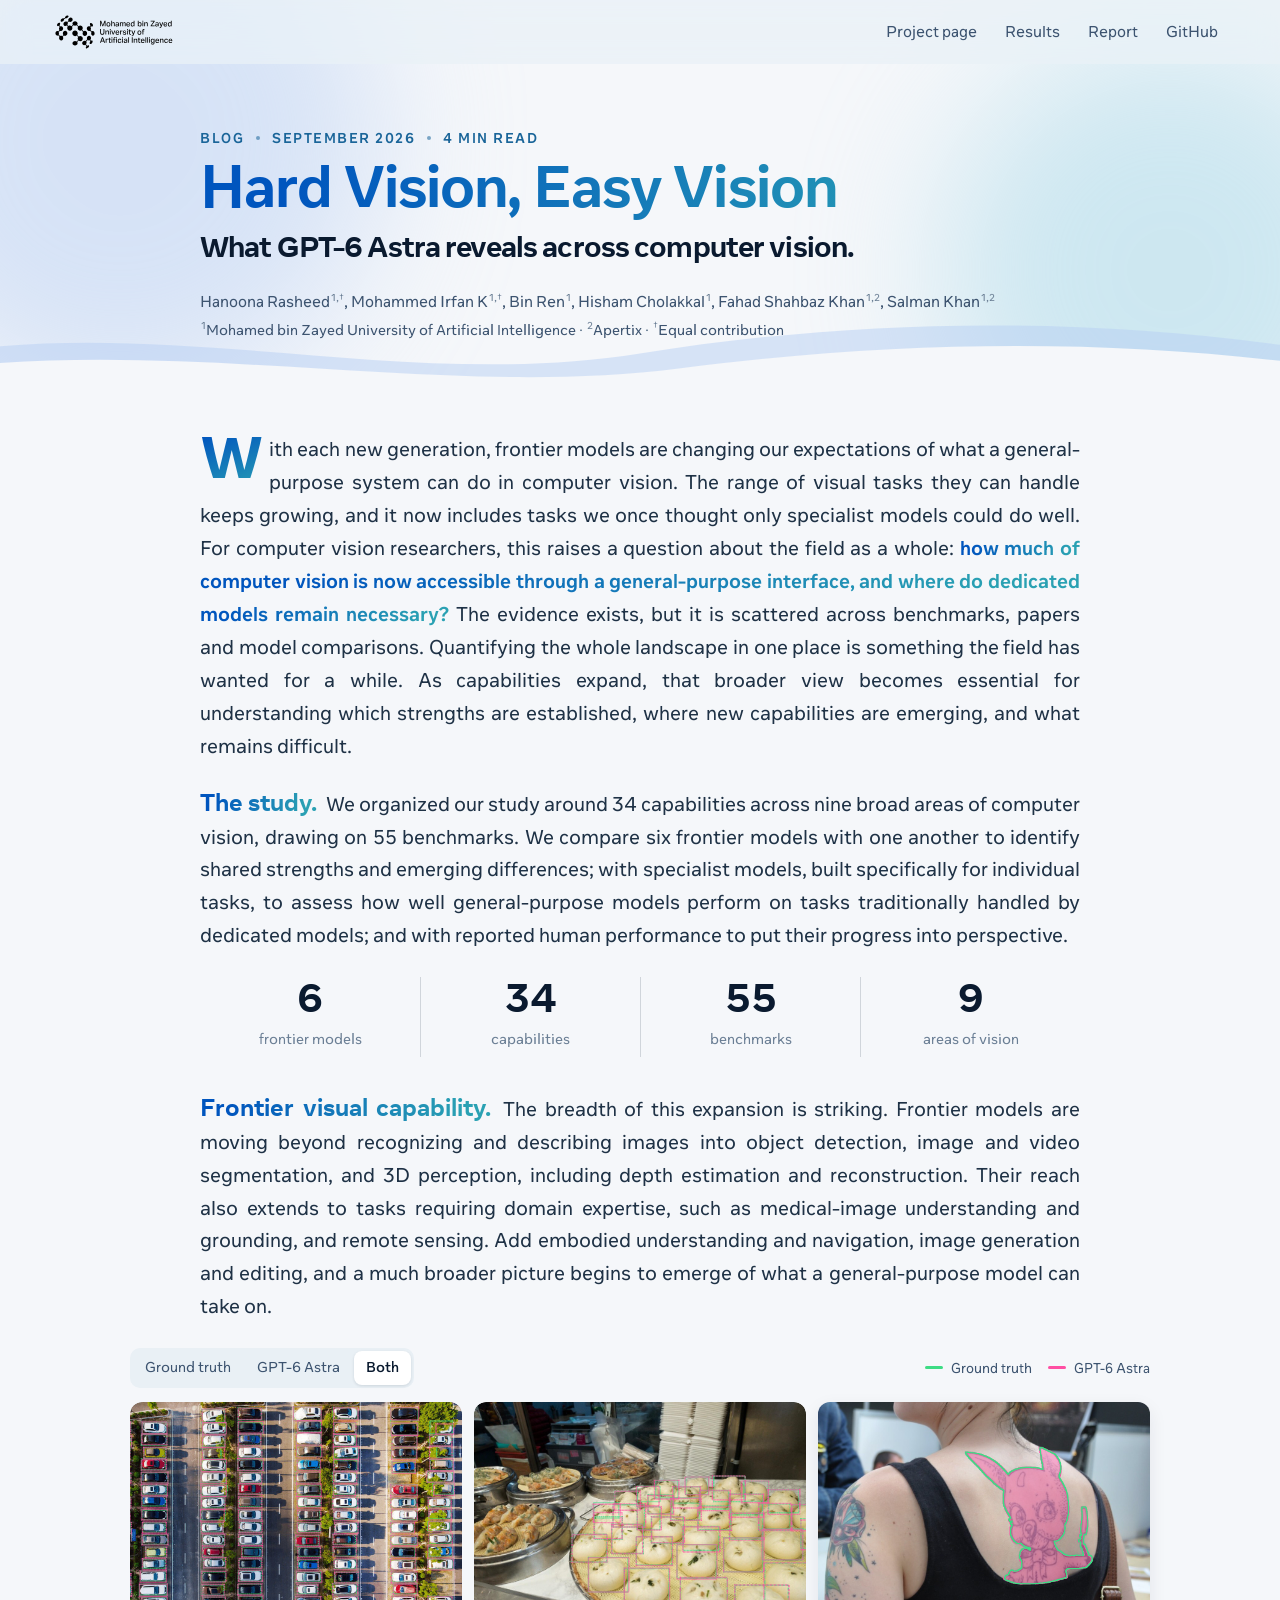
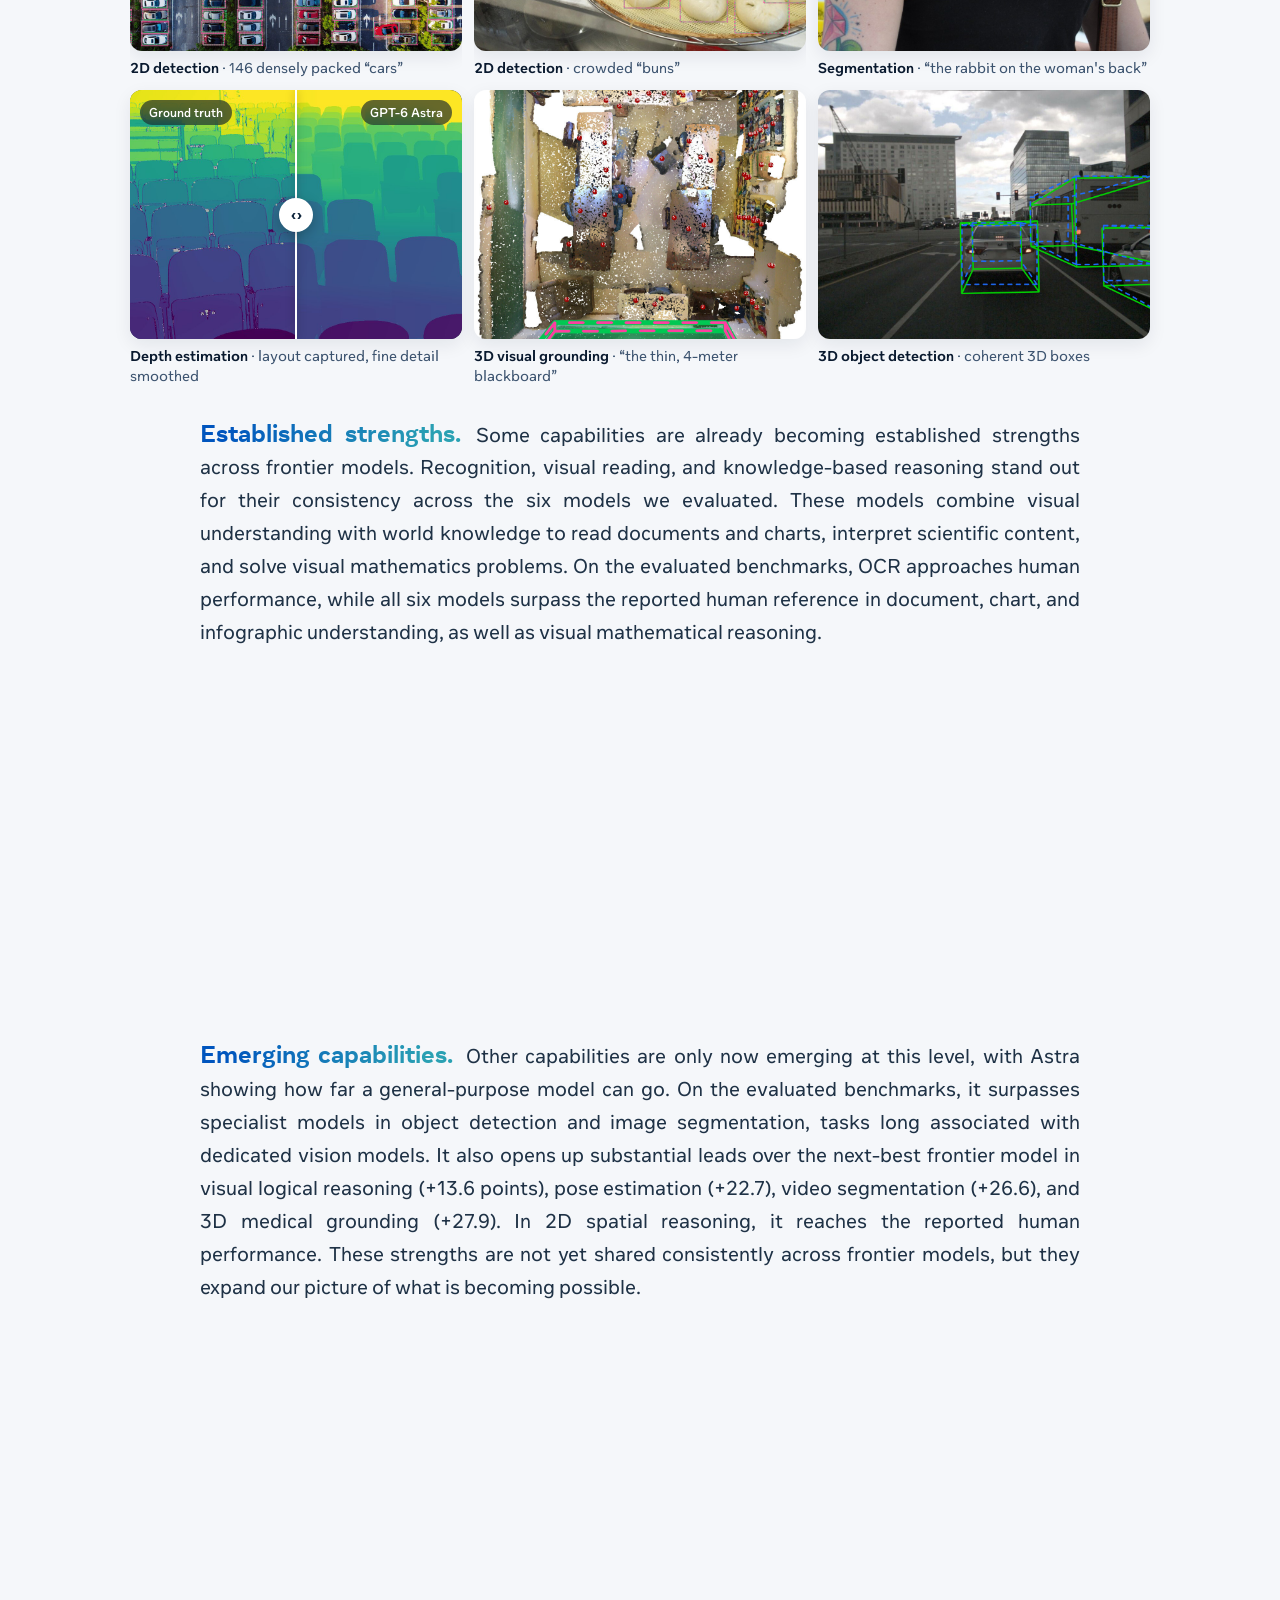
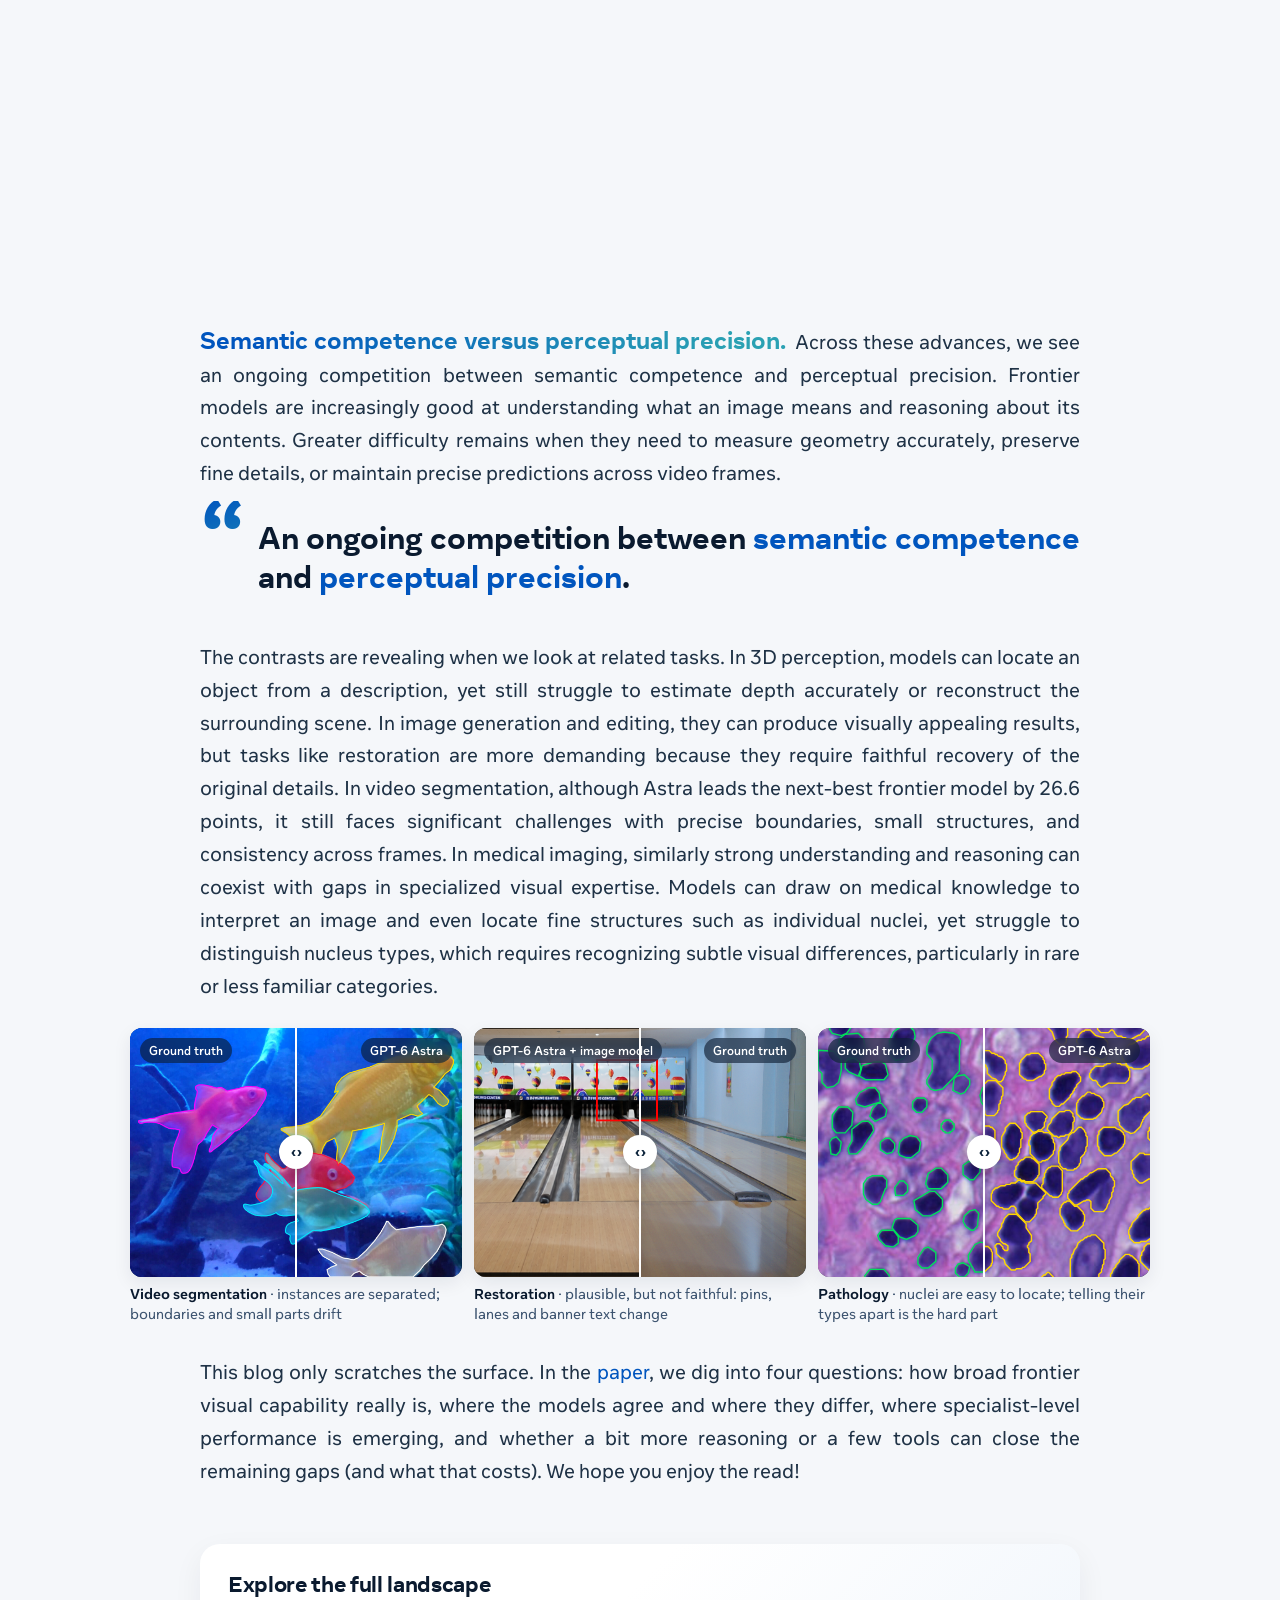
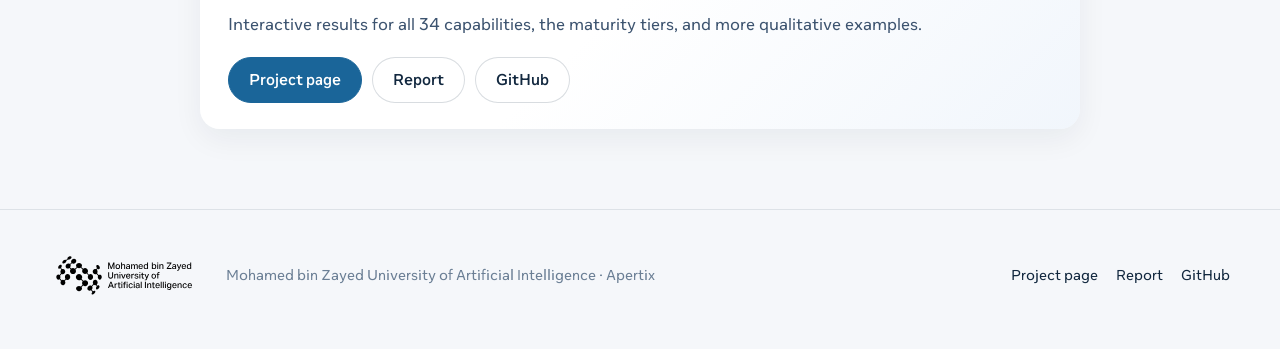
==== blog/index.html @ d37c1374 "Add project page" ====
<!doctype html>
<html lang="en">
<head>
  <meta charset="utf-8">
  <meta name="viewport" content="width=device-width, initial-scale=1">
  <meta name="theme-color" content="#f5f7fa">
  <meta name="description" content="How much of computer vision is now accessible through a general-purpose interface, and where do dedicated models remain necessary?">
  <title>Hard Vision, Easy Vision · Blog</title>
  <link rel="preload" href="../assets/fonts/optimistic-variable.ttf" as="font" type="font/ttf" crossorigin>
  <link rel="stylesheet" href="../css/style.css">
  <link rel="stylesheet" href="../css/blog.css">
  <script defer src="../js/data.js"></script>
  <script defer src="../js/boxes.js"></script>
  <script defer src="../js/blog.js"></script>
</head>
<body class="blog">
  <header class="site-header" data-header>
    <div class="nav-wrap">
      <a class="brand" href="../" aria-label="Back to the project page">
        <img src="../assets/brand/mbzuai.svg" alt="MBZUAI">
      </a>
      <nav class="site-nav" aria-label="Links">
        <a href="../">Project page</a>
        <a href="../#results">Results</a>
        <a href="#">Report</a>
        <a href="https://github.com/mbzuai-oryx/frontier-vision" target="_blank" rel="noopener">GitHub</a>
      </nav>
    </div>
  </header>

  <main id="top">
    <header class="post-hero">
      <div class="hero-bg" aria-hidden="true">
        <span class="blob b1"></span><span class="blob b2"></span>
        <svg class="waves" viewBox="0 0 1440 160" preserveAspectRatio="none">
          <path class="w1" d="M0 90 C 240 40 480 140 720 90 S 1200 40 1440 90 V160 H0Z"/>
          <path class="w2" d="M0 110 C 260 70 520 150 760 110 S 1220 70 1440 110 V160 H0Z"/>
        </svg>
      </div>
      <div class="post-shell">
        <p class="eyebrow-row reveal"><span>Blog</span><span class="sep"></span><span>September 2026</span><span class="sep"></span><span>4 min read</span></p>
        <h1 class="post-title reveal">
          <span class="grad title-lead">Hard Vision, Easy Vision</span>
          <span class="post-sub">What GPT-6 Astra reveals across computer vision.</span>
        </h1>
        <p class="post-meta reveal">
          <span class="authors-line"><span class="nm">Hanoona Rasheed<sup>1,†</sup></span>, <span class="nm">Mohammed Irfan K<sup>1,†</sup></span>, <span class="nm">Bin Ren<sup>1</sup></span>, <span class="nm">Hisham Cholakkal<sup>1</sup></span>, <span class="nm">Fahad Shahbaz Khan<sup>1,2</sup></span>, <span class="nm">Salman Khan<sup>1,2</sup></span></span>
          <span class="affil-line"><span class="nm"><sup>1</sup>Mohamed bin Zayed University of Artificial Intelligence</span><span class="sep"> · </span><span class="nm"><sup>2</sup>Apertix</span><span class="sep"> · </span><span class="nm"><sup>†</sup>Equal contribution</span></span>
        </p>
      </div>
    </header>

    <article class="post">
      <div class="post-shell">
        <p class="lead-p">With each new generation, frontier models are changing our expectations of what a general-purpose system can do in computer vision. The range of visual tasks they can handle keeps growing, and it now includes tasks we once thought only specialist models could do well. For computer vision researchers, this raises a question about the field as a whole: <strong class="grad key-q">how much of computer vision is now accessible through a general-purpose interface, and where do dedicated models remain necessary?</strong> The evidence exists, but it is scattered across benchmarks, papers and model comparisons. Quantifying the whole landscape in one place is something the field has wanted for a while. As capabilities expand, that broader view becomes essential for understanding which strengths are established, where new capabilities are emerging, and what remains difficult.</p>

        <p><strong class="grad run-in">The study.</strong> We organized our study around 34 capabilities across nine broad areas of computer vision, drawing on 55 benchmarks. We compare six frontier models with one another to identify shared strengths and emerging differences; with specialist models, built specifically for individual tasks, to assess how well general-purpose models perform on tasks traditionally handled by dedicated models; and with reported human performance to put their progress into perspective.</p>

        <dl class="post-stats reveal">
          <div><dt>6</dt><dd>frontier models</dd></div>
          <div><dt>34</dt><dd>capabilities</dd></div>
          <div><dt>55</dt><dd>benchmarks</dd></div>
          <div><dt>9</dt><dd>areas of vision</dd></div>
        </dl>

        <p><strong class="grad run-in">Frontier visual capability.</strong> The breadth of this expansion is striking. Frontier models are moving beyond recognizing and describing images into object detection, image and video segmentation, and 3D perception, including depth estimation and reconstruction. Their reach also extends to tasks requiring domain expertise, such as medical-image understanding and grounding, and remote sensing. Add embodied understanding and navigation, image generation and editing, and a much broader picture begins to emerge of what a general-purpose model can take on.</p>
      </div>

      <div class="post-shell fig-wide">
        <figure class="fig fig-plain reveal" data-fig="boxes">
          <div class="fig-head">
            <div class="fig-controls">
              <div class="seg" data-box-mode>
                <button type="button" data-mode="gt">Ground truth</button>
                <button type="button" data-mode="pred">GPT-6 Astra</button>
                <button type="button" data-mode="both" aria-pressed="true">Both</button>
              </div>
              <div class="key"><span class="sw sw-gt"></span>Ground truth <span class="sw sw-pred"></span>GPT-6 Astra</div>
            </div>
          </div>
          <div class="grid3" data-mode-show="both">
            <figure class="boxfig" data-boxes="det_parking">
              <img src="../assets/gallery/det_parking.jpg" alt="Aerial view of a parking lot with detection boxes on every car">
              <figcaption><b>2D detection</b> · 146 densely packed “cars”</figcaption>
            </figure>
            <figure class="boxfig" data-boxes="det_buns">
              <img src="../assets/gallery/det_buns.jpg" alt="Tray of steamed buns with detection boxes">
              <figcaption><b>2D detection</b> · crowded “buns”</figcaption>
            </figure>
            <figure class="maskfig">
              <div class="mask-stack">
                <img src="../assets/gallery/seg_rabbit.jpg" alt="Rabbit tattoo on a woman's back">
                <img class="mask gt" src="../assets/gallery/seg_rabbit_gt.png" alt="">
                <img class="mask pred" src="../assets/gallery/seg_rabbit_pred.png" alt="">
                <img class="mask gt-edge" src="../assets/gallery/seg_rabbit_gt_edge.png" alt="">
              </div>
              <figcaption><b>Segmentation</b> · “the rabbit on the woman's back”</figcaption>
            </figure>
          </div>
          <div class="grid3 grid3-row2">
            <figure>
              <div class="compare d43" data-compare>
                <img src="../assets/gallery/depth_pred.jpg" alt="Predicted depth map">
                <div class="c-top"><img src="../assets/gallery/depth_gt.jpg" alt="Ground-truth depth map"></div>
                <span class="c-tag l">Ground truth</span><span class="c-tag r">GPT-6 Astra</span>
                <input class="c-range" type="range" min="0" max="100" value="50" aria-label="Compare ground-truth and predicted depth">
                <span class="c-handle" aria-hidden="true"></span>
              </div>
              <figcaption><b>Depth estimation</b> · layout captured, fine detail smoothed</figcaption>
            </figure>
            <figure><img class="d43" src="../assets/gallery/ground3d.jpg" alt="3D visual grounding of a blackboard in a point cloud"><figcaption><b>3D visual grounding</b> · “the thin, 4-meter blackboard”</figcaption></figure>
            <figure><img class="d43" src="../assets/gallery/det3d.jpg" alt="3D bounding boxes on a street scene"><figcaption><b>3D object detection</b> · coherent 3D boxes</figcaption></figure>
          </div>
        </figure>
      </div>

      <div class="post-shell">
        <p><strong class="grad run-in">Established strengths.</strong> Some capabilities are already becoming established strengths across frontier models. Recognition, visual reading, and knowledge-based reasoning stand out for their consistency across the six models we evaluated. These models combine visual understanding with world knowledge to read documents and charts, interpret scientific content, and solve visual mathematics problems. On the evaluated benchmarks, OCR approaches human performance, while all six models surpass the reported human reference in document, chart, and infographic understanding, as well as visual mathematical reasoning.</p>

        <figure class="fig reveal" data-fig="established">
          <div class="fig-head">
            <div>
              <div class="fig-title">Consistent across all six models</div>
              <div class="fig-sub">Scores of the six frontier models, with the reported human and specialist references as dashed lines.</div>
            </div>
            <div class="legend"><span><i style="background:#0055be"></i>GPT-6 Astra</span><span><i style="background:#b9c5d1"></i>Other five models</span><span><i class="dash" style="--c:var(--ref-H)"></i>Human</span><span><i class="dash" style="--c:var(--ref-S)"></i>Specialist</span></div>
          </div>
          <div class="bpanels cols-5" data-bars="established"></div>
        </figure>

        <p><strong class="grad run-in">Emerging capabilities.</strong> Other capabilities are only now emerging at this level, with Astra showing how far a general-purpose model can go. On the evaluated benchmarks, it surpasses specialist models in object detection and image segmentation, tasks long associated with dedicated vision models. It also opens up substantial leads over the next-best frontier model in visual logical reasoning (+13.6 points), pose estimation (+22.7), video segmentation (+26.6), and 3D medical grounding (+27.9). In 2D spatial reasoning, it reaches the reported human performance. These strengths are not yet shared consistently across frontier models, but they expand our picture of what is becoming possible.</p>

        <figure class="fig reveal" data-fig="emerging">
          <div class="fig-head">
            <div>
              <div class="fig-title">Strong in one model, not yet across the frontier</div>
              <div class="fig-sub">Scores of the six frontier models against the specialist or human reference.</div>
            </div>
            <div class="legend"><span><i style="background:#0055be"></i>GPT-6 Astra</span><span><i style="background:#b9c5d1"></i>Other five models</span><span><i class="dash" style="--c:var(--ref-S)"></i>Specialist</span><span><i class="dash" style="--c:var(--ref-H)"></i>Human</span></div>
          </div>
          <div class="bpanels cols-4" data-bars="emerging"></div>
        </figure>

        <p><strong class="grad run-in">Semantic competence versus perceptual precision.</strong> Across these advances, we see an ongoing competition between semantic competence and perceptual precision. Frontier models are increasingly good at understanding what an image means and reasoning about its contents. Greater difficulty remains when they need to measure geometry accurately, preserve fine details, or maintain precise predictions across video frames.</p>

        <blockquote class="pull reveal">An ongoing competition between <em>semantic competence</em> and <em>perceptual precision</em>.</blockquote>

        <p>The contrasts are revealing when we look at related tasks. In 3D perception, models can locate an object from a description, yet still struggle to estimate depth accurately or reconstruct the surrounding scene. In image generation and editing, they can produce visually appealing results, but tasks like restoration are more demanding because they require faithful recovery of the original details. In video segmentation, although Astra leads the next-best frontier model by 26.6 points, it still faces significant challenges with precise boundaries, small structures, and consistency across frames. In medical imaging, similarly strong understanding and reasoning can coexist with gaps in specialized visual expertise. Models can draw on medical knowledge to interpret an image and even locate fine structures such as individual nuclei, yet struggle to distinguish nucleus types, which requires recognizing subtle visual differences, particularly in rare or less familiar categories.</p>
      </div>

      <div class="post-shell fig-wide">
        <figure class="fig fig-plain reveal" data-fig="contrasts">
          <div class="grid3">
            <figure>
              <div class="compare d43" data-compare>
                <img src="../assets/gallery/vos_gold-fish_pred.jpg" alt="Predicted video segmentation">
                <div class="c-top"><img src="../assets/gallery/vos_gold-fish_gt.jpg" alt="Ground-truth video segmentation"></div>
                <span class="c-tag l">Ground truth</span><span class="c-tag r">GPT-6 Astra</span>
                <input class="c-range" type="range" min="0" max="100" value="50" aria-label="Compare video segmentation">
                <span class="c-handle" aria-hidden="true"></span>
              </div>
              <figcaption><b>Video segmentation</b> · instances are separated; boundaries and small parts drift</figcaption>
            </figure>
            <figure>
              <div class="compare d43" data-compare>
                <img src="../assets/gallery/rest_enhance_gt.png" alt="Ground-truth image">
                <div class="c-top"><img src="../assets/gallery/rest_enhance_astra_sunburst.png" alt="Restored image"></div>
                <span class="c-tag l">GPT-6 Astra + image model</span><span class="c-tag r">Ground truth</span>
                <input class="c-range" type="range" min="0" max="100" value="50" aria-label="Compare restoration and ground truth">
                <span class="c-handle" aria-hidden="true"></span>
              </div>
              <figcaption><b>Restoration</b> · plausible, but not faithful: pins, lanes and banner text change</figcaption>
            </figure>
            <figure>
              <div class="compare d43" data-compare data-puma="zoom">
                <img src="../assets/gallery/puma_zoom.jpg" alt="Zoomed pathology crop with GPT-6 Astra nucleus boundaries">
                <div class="c-top"><img src="../assets/gallery/puma_zoom.jpg" alt="Zoomed pathology crop with ground-truth nucleus boundaries"></div>
                <span class="c-tag l">Ground truth</span><span class="c-tag r">GPT-6 Astra</span>
                <input class="c-range" type="range" min="0" max="100" value="50" aria-label="Compare ground-truth and predicted nucleus boundaries">
                <span class="c-handle" aria-hidden="true"></span>
              </div>
              <figcaption><b>Pathology</b> · nuclei are easy to locate; telling their types apart is the hard part</figcaption>
            </figure>
          </div>
        </figure>
      </div>

      <div class="post-shell">
        <p>This blog only scratches the surface. In the <a href="#">paper</a>, we dig into four questions: how broad frontier visual capability really is, where the models agree and where they differ, where specialist-level performance is emerging, and whether a bit more reasoning or a few tools can close the remaining gaps (and what that costs). We hope you enjoy the read!</p>

        <aside class="post-cta reveal">
          <div>
            <h2>Explore the full landscape</h2>
            <p>Interactive results for all 34 capabilities, the maturity tiers, and more qualitative examples.</p>
          </div>
          <div class="post-cta-links">
            <a class="btn btn-primary" href="../">Project page</a>
            <a class="btn" href="#">Report</a>
            <a class="btn" href="https://github.com/mbzuai-oryx/frontier-vision" target="_blank" rel="noopener">GitHub</a>
          </div>
        </aside>
      </div>
    </article>
  </main>

  <footer class="footer">
    <div class="shell footer-inner">
      <img src="../assets/brand/mbzuai.svg" alt="MBZUAI">
      <p>Mohamed bin Zayed University of Artificial Intelligence · Apertix</p>
      <nav><a href="../">Project page</a><a href="#">Report</a><a href="https://github.com/mbzuai-oryx/frontier-vision" target="_blank" rel="noopener">GitHub</a></nav>
    </div>
  </footer>
  <div class="tip" data-tip role="tooltip" hidden></div>
</body>
</html>
---- css/style.css ----
@font-face {
  font-family: "Optimistic Web";
  src: url("../assets/fonts/optimistic-variable.ttf") format("truetype");
  font-weight: 300 800;
  font-display: swap;
}
@font-face {
  font-family: "Optimistic Display";
  src: url("../assets/fonts/optimistic-display-bold.ttf") format("truetype");
  font-weight: 700;
  font-display: swap;
}

:root {
  --abyss: #0a1a2f;
  --ink: #12283f;
  --ink-2: #3d5470;
  --muted: #6b7f95;
  --tide: #1a6599;
  --tide-strong: #134f78;
  --lagoon: #2aa1b3;
  --rq-blue: #0055be; /* rqblue from the paper's research-question boxes */
  --foam: #edf1f6;
  --paper: #f5f7fa;
  --white: #fff;
  --line: rgba(18, 40, 63, 0.1);
  --line-2: rgba(18, 40, 63, 0.16);

  --t-exceeds: #127c8a;
  --t-at: #58b9a6;
  --t-near: #e2a94f;
  --t-gap: #e0705f;
  --ref-S: #e8914a;
  --ref-H: #4f9fd8;

  --g1: #1f6fa3; --g2: #5566d6; --g3: #2b8cc4; --g4: #0f8b8d; --g5: #2a9d8f;
  --g6: #3aa6c8; --g7: #7b72d9; --g8: #25507a; --g9: #36a9a2;

  --radius: 14px;
  --max: 1180px;
  --ease: cubic-bezier(0.22, 1, 0.36, 1);
  --sans: "Optimistic Web", "Helvetica Neue", Arial, sans-serif;
  --display: "Optimistic Display", "Optimistic Web", "Helvetica Neue", Arial, sans-serif;
}

*, *::before, *::after { box-sizing: border-box; }
html { scroll-behavior: smooth; scroll-padding-top: 84px; }
body {
  margin: 0;
  background: var(--paper);
  color: var(--ink);
  font-family: var(--sans);
  font-size: 16px;
  line-height: 1.6;
  -webkit-font-smoothing: antialiased;
  text-rendering: optimizeLegibility;
}
img { max-width: 100%; display: block; }
a { color: inherit; text-decoration: none; }
h1, h2, h3 { font-family: var(--display); font-weight: 700; letter-spacing: -0.015em; margin: 0; }
.shell { width: min(calc(100% - 48px), var(--max)); margin: 0 auto; }
.muted { color: var(--muted); }

/* Side navigation (fixed on the right; a bottom bar on narrower screens) ------ */
/* Header ------------------------------------------------------------------ */
.site-header {
  position: fixed; inset: 0 0 auto; z-index: 50; height: 64px;
  background: rgba(233, 241, 246, 0.78);
  backdrop-filter: blur(14px) saturate(140%);
  border-bottom: 1px solid transparent;
  transition: border-color .3s, background .3s, box-shadow .3s;
}
.site-header.is-scrolled {
  background: rgba(255, 255, 255, 0.9);
  border-color: var(--line);
  box-shadow: 0 6px 24px rgba(10, 26, 47, 0.04);
}
.nav-wrap {
  width: min(calc(100% - 48px), var(--max)); height: 100%; margin: 0 auto;
  display: flex; align-items: center; gap: 28px;
}
.brand { display: flex; align-items: center; }
.brand img { height: 44px; width: auto; }
.site-nav { display: flex; gap: 4px; margin-left: auto; }
.site-nav a {
  padding: 6px 12px; border-radius: 999px; font-size: 14.5px; color: var(--ink-2);
  transition: color .2s, background .2s;
}
.site-nav a:hover, .site-nav a.is-active { color: var(--rq-blue); background: #e8f1fc; }
.nav-cta {
  padding: 7px 16px; border-radius: 999px; font-size: 14.5px; font-weight: 600;
  background: var(--ink); color: #fff; transition: background .2s;
}
.nav-cta:hover { background: var(--rq-blue); }
@media (max-width: 1020px) {
  /* Portrait: keep the section links, as a swipeable strip beside the logo */
  .nav-wrap { gap: 12px; }
  .site-nav {
    display: flex; overflow-x: auto; scrollbar-width: none; min-width: 0;
    -webkit-mask-image: linear-gradient(90deg, transparent, #000 14px, #000 calc(100% - 18px), transparent);
    mask-image: linear-gradient(90deg, transparent, #000 14px, #000 calc(100% - 18px), transparent);
  }
  .site-nav::-webkit-scrollbar { display: none; }
  .site-nav a { flex: none; white-space: nowrap; font-size: 13.5px; padding: 6px 10px; }
  .nav-cta { margin-left: auto; }
}

/* Side dots: one dot per section; the current one stretches and shows its name */
.side-nav {
  position: fixed; z-index: 45; top: 50%; right: 18px; transform: translateY(-50%);
  display: flex; flex-direction: column; align-items: flex-end; gap: 4px;
}
.side-nav a { position: relative; display: flex; align-items: center; padding: 5px; }
.side-nav a::after {
  content: ""; width: 8px; height: 8px; border-radius: 99px;
  background: color-mix(in srgb, var(--ink) 24%, transparent);
  transition: height .35s var(--ease), background .25s;
}
.side-nav a:hover::after { background: color-mix(in srgb, var(--rq-blue) 55%, transparent); }
.side-nav a.is-active::after { height: 28px; background: var(--rq-blue); }
.side-nav .label {
  position: absolute; right: 22px; white-space: nowrap; pointer-events: none;
  padding: 3px 10px; border-radius: 999px; font-size: 12.5px; font-weight: 600; color: var(--rq-blue);
  background: rgba(255, 255, 255, .94); box-shadow: 0 4px 14px rgba(10, 26, 47, .1);
  opacity: 0; transform: translateX(6px); transition: opacity .25s, transform .3s var(--ease);
}
.side-nav a.is-active .label, .side-nav a:hover .label, .side-nav a:focus-visible .label { opacity: 1; transform: none; }
.side-nav a:focus-visible { outline: none; }
.side-nav a:focus-visible::after { outline: 2px solid color-mix(in srgb, var(--rq-blue) 40%, transparent); outline-offset: 2px; }
@media (max-width: 640px) { .side-nav { display: none; } }

/* Hero -------------------------------------------------------------------- */
.hero { position: relative; overflow: hidden; padding: 128px 0 88px; text-align: center; }
.hero-bg { position: absolute; inset: 0; pointer-events: none; }
.blob {
  position: absolute; border-radius: 50%; filter: blur(70px); opacity: .5;
  animation: drift 22s ease-in-out infinite alternate;
}
.b1 { width: 520px; height: 520px; left: -140px; top: -120px; background: #b8cff3; }
.b2 { width: 460px; height: 460px; right: -120px; top: 40px; background: #a6d8e8; animation-delay: -8s; }
@keyframes drift {
  0% { transform: translate(0, 0) scale(1); }
  50% { transform: translate(40px, 30px) scale(1.08); }
  100% { transform: translate(-30px, 10px) scale(.96); }
}
.waves { position: absolute; left: -60px; bottom: -1px; width: calc(100% + 120px); height: 120px; }
.waves path { fill: var(--paper); }
.waves .w1 { fill: rgba(184, 207, 243, 0.5); animation: sway 3.5s ease-in-out infinite alternate; }
.waves .w2 { animation: sway 4.5s ease-in-out infinite alternate-reverse; }
@keyframes sway { from { transform: translateX(-55px); } to { transform: translateX(55px); } }

.hero-inner { position: relative; }
.hero-logo { height: 54px; width: auto; margin: 0 auto 28px; opacity: .92; }
.title {
  font-size: clamp(34px, 5.2vw, 64px); line-height: 1.06; color: var(--abyss);
  max-width: 1000px; margin: 0 auto; text-wrap: balance;
}
.grad {
  white-space: nowrap;
  background: linear-gradient(100deg, var(--rq-blue) 10%, var(--lagoon) 90%);
  -webkit-background-clip: text; background-clip: text; color: transparent;
}
.title-lead { display: block; margin-bottom: .1em; }
.title-rest { display: block; font-size: .82em; line-height: 1.1; }
.authors { margin: 28px auto 0; font-size: clamp(14px, 1.25vw, 16.5px); }
.authors p { margin: 0; display: flex; flex-wrap: wrap; justify-content: center; gap: 4px 18px; }
.authors p + p { margin-top: 6px; }
.authors a { color: var(--tide-strong); border-bottom: 1px solid transparent; transition: border-color .2s; }
.authors a:hover { border-color: currentColor; }
.authors sup, .affils sup { font-size: .68em; color: var(--muted); margin-left: 1px; }
.affils {
  margin: 12px auto 0; color: var(--ink-2); font-size: 15px;
  display: flex; flex-wrap: wrap; justify-content: center; gap: 4px 22px;
}

.actions { margin-top: 32px; display: flex; flex-wrap: wrap; justify-content: center; gap: 10px; }
.btn {
  display: inline-flex; align-items: center; gap: 8px;
  padding: 10px 20px; border-radius: 999px; font-size: 15px; font-weight: 600;
  background: rgba(255, 255, 255, .85); border: 1px solid var(--line-2); color: var(--ink);
  transition: transform .25s var(--ease), box-shadow .25s, border-color .25s, background .25s;
}
.btn svg { width: 17px; height: 17px; fill: none; stroke: currentColor; stroke-width: 1.8; stroke-linecap: round; stroke-linejoin: round; }
.btn svg.solid { fill: currentColor; stroke: none; }
.btn:hover { transform: translateY(-2px); border-color: var(--tide); box-shadow: 0 8px 22px rgba(31, 111, 163, .14); }
.btn-primary { background: var(--tide); border-color: var(--tide); color: #fff; }
.btn-primary:hover { background: var(--tide-strong); }

.stats {
  margin: 52px auto 0; max-width: 760px; padding: 0;
  display: grid; grid-template-columns: repeat(4, 1fr);
}
.stats div { padding: 4px 12px; }
.stats div + div { border-left: 1px solid var(--line-2); }
.stats dt {
  font-family: var(--display); font-size: clamp(32px, 4vw, 46px); line-height: 1;
  color: var(--abyss); font-variant-numeric: tabular-nums;
}
.stats dd { margin: 8px 0 0; font-size: 14px; color: var(--muted); letter-spacing: .02em; }

.model-strip {
  list-style: none; margin: 40px auto 0; padding: 0;
  display: flex; flex-wrap: wrap; justify-content: center; gap: 8px 22px;
}
.model-strip li { display: flex; align-items: center; gap: 8px; font-size: 14px; color: var(--ink-2); }
.model-strip img { width: 18px; height: 18px; opacity: .8; }

/* Sections ---------------------------------------------------------------- */
.section { padding: 56px 0; }
.section-tint { background: linear-gradient(180deg, var(--paper), var(--foam) 18%, var(--foam) 82%, var(--paper)); }
.section-head { max-width: 760px; margin-bottom: 28px; }
.eyebrow {
  margin: 0 0 10px; font-size: 13px; font-weight: 700; letter-spacing: .12em;
  text-transform: uppercase; color: var(--tide);
}
.section-head h2 { font-size: clamp(28px, 3.4vw, 40px); line-height: 1.12; color: var(--abyss); }
.section-head .lede.two-line { width: max-content; max-width: calc(100vw - 48px); font-size: 16px; }
.section-head .lede.one-line { width: max-content; max-width: calc(100vw - 48px); }
/* One-line ledes are ~48x their font size wide, so on narrow windows the font shrinks instead of wrapping. */
@media (min-width: 641px) { .section-head .lede.one-line { white-space: nowrap; font-size: min(17.5px, calc((100vw - 64px) / 49)); } }
.section-head h2.one-line { width: max-content; max-width: calc(100vw - 48px); } /* extend past the 760px column so the title fits on one line */
.lede { margin: 14px 0 0; font-size: 17.5px; color: var(--ink-2); }

/* Mosaic ------------------------------------------------------------------ */
.mosaic-toolbar {
  display: flex; flex-wrap: wrap; align-items: center; justify-content: space-between;
  gap: 12px 24px; margin-bottom: 18px;
}
.switch { display: inline-flex; align-items: center; gap: 10px; font-size: 14.5px; cursor: pointer; user-select: none; }
.switch input { position: absolute; opacity: 0; pointer-events: none; }
.switch-track {
  width: 38px; height: 22px; border-radius: 999px; background: #d3dde7; position: relative;
  transition: background .25s;
}
.switch-thumb {
  position: absolute; top: 3px; left: 3px; width: 16px; height: 16px; border-radius: 50%;
  background: #fff; box-shadow: 0 1px 3px rgba(0,0,0,.2); transition: transform .3s var(--ease);
}
.switch input:checked + .switch-track { background: var(--tide); }
.switch input:checked + .switch-track .switch-thumb { transform: translateX(16px); }
.switch input:focus-visible + .switch-track { outline: 2px solid var(--lagoon); outline-offset: 2px; }

.tier-legend {
  list-style: none; margin: 0; padding: 0; display: flex; flex-wrap: wrap; gap: 6px 16px;
  font-size: 13.5px; color: var(--ink-2); opacity: .35; transition: opacity .3s;
}
.mosaic.show-tiers ~ * .tier-legend, .tier-legend.on { opacity: 1; }
.tier-legend li { display: flex; align-items: center; gap: 6px; }
.dot { width: 10px; height: 10px; border-radius: 3px; display: inline-block; }

.mosaic { display: grid; grid-template-columns: repeat(7, 1fr); gap: 12px; }
.group {
  --c: var(--tide);
  grid-column: span var(--n);
  background: color-mix(in srgb, var(--c) 6%, #fff);
  border: 1px solid color-mix(in srgb, var(--c) 20%, transparent);
  border-radius: var(--radius); padding: 12px 12px 12px;
}
.group-head { display: flex; align-items: center; gap: 8px; margin: 2px 2px 10px; font-weight: 700; font-size: 14.5px; }
.group-head svg {
  width: 18px; height: 18px; flex: none; fill: none; stroke: var(--c); stroke-width: 1.9;
  stroke-linecap: round; stroke-linejoin: round;
}
.group-tiles { display: grid; grid-template-columns: repeat(var(--n), 1fr); gap: 10px; }

.tile { position: relative; cursor: default; outline: none; }
.tile-label {
  font-size: 12.5px; font-weight: 600; color: var(--ink-2); text-align: center;
  white-space: nowrap; overflow: hidden; text-overflow: ellipsis; margin-bottom: 6px;
}
.tile-media {
  position: relative; aspect-ratio: 4 / 3; border-radius: 9px; overflow: hidden;
  background: #dfe8ef; box-shadow: 0 0 0 0 transparent;
  transition: box-shadow .35s var(--ease), transform .35s var(--ease);
}
.tile-media img { width: 100%; height: 100%; object-fit: cover; transition: transform .6s var(--ease); }
.tile-media::after {
  content: ""; position: absolute; inset: 0; border-radius: inherit;
  box-shadow: inset 0 0 0 0 var(--tier-c, transparent); transition: box-shadow .4s var(--ease);
}
.tile:hover .tile-media, .tile:focus-visible .tile-media { transform: translateY(-3px); box-shadow: 0 12px 26px rgba(10, 26, 47, .16); }
.tile:hover img, .tile:focus-visible img { transform: scale(1.06); }
.tier-badge {
  position: absolute; left: 6px; bottom: 6px; padding: 2px 7px; border-radius: 999px;
  font-size: 11px; font-weight: 700; color: #fff; background: var(--tier-c);
  opacity: 0; transform: translateY(4px); transition: opacity .3s, transform .35s var(--ease);
}
.mosaic.show-tiers .tile-media::after { box-shadow: inset 0 0 0 3px var(--tier-c, transparent); }
.mosaic.show-tiers .tier-badge { opacity: 1; transform: none; }

/* staggered entrance */
.mosaic .tile { opacity: 0; transform: translateY(14px) scale(.98); }
.mosaic.in .tile {
  opacity: 1; transform: none;
  transition: opacity .6s var(--ease) calc(var(--i) * 28ms), transform .7s var(--ease) calc(var(--i) * 28ms);
}

/* Tooltip ----------------------------------------------------------------- */
.tip {
  position: fixed; z-index: 80; width: 300px; pointer-events: none;
  background: rgba(255, 255, 255, .97); border: 1px solid var(--line); border-radius: 12px;
  box-shadow: 0 18px 48px rgba(10, 26, 47, .18); padding: 14px 16px 12px;
  font-size: 13px; opacity: 0; transform: translateY(6px); transition: opacity .18s, transform .22s var(--ease);
}
.tip.show { opacity: 1; transform: none; }
.tip h4 { margin: 0; font-family: var(--display); font-size: 15px; color: var(--abyss); }
.tip .tip-meta { display: flex; justify-content: space-between; align-items: center; margin: 3px 0 10px; color: var(--muted); font-size: 12px; }
.tip .tier-pill { padding: 1px 8px; border-radius: 999px; color: #fff; font-weight: 700; font-size: 11px; }
.tip-rows { display: grid; gap: 5px; }
.tip-row { display: grid; grid-template-columns: 16px 92px 1fr 38px; align-items: center; gap: 7px; }
.tip-row img { width: 14px; height: 14px; opacity: .8; }
.tip-row .nm { white-space: nowrap; overflow: hidden; text-overflow: ellipsis; color: var(--ink-2); }
.tip-row .bar { position: relative; height: 7px; background: #edf2f6; border-radius: 99px; overflow: visible; }
.tip-row .bar i { position: absolute; inset: 0 auto 0 0; border-radius: 99px; background: #a9c6dc; }
.tip-row.best .bar i { background: var(--tide); }
.tip-row .bar b {
  position: absolute; top: -3px; bottom: -3px; width: 2px; border-radius: 2px;
}
.tip-row .v { text-align: right; font-variant-numeric: tabular-nums; color: var(--ink); }
.tip-row .na { color: var(--muted); font-size: 11.5px; }
.tip-refs { display: flex; gap: 14px; margin-top: 10px; padding-top: 8px; border-top: 1px dashed var(--line-2); color: var(--ink-2); }
.tip-refs span { display: inline-flex; align-items: center; gap: 5px; }
.tip-refs i { width: 3px; height: 11px; border-radius: 2px; display: inline-block; }

/* Tier chart -------------------------------------------------------------- */
.tier-filter { display: flex; flex-wrap: wrap; gap: 8px; margin-bottom: 12px; }
.chip {
  display: inline-flex; align-items: center; gap: 8px;
  padding: 7px 14px; border-radius: 999px; font: inherit; font-size: 14px; cursor: pointer;
  background: #fff; border: 1px solid var(--line-2); color: var(--ink-2);
  transition: border-color .2s, background .2s, color .2s, box-shadow .2s;
}
.chip:hover { border-color: var(--tide); }
.chip[aria-pressed="true"] { background: var(--ink); border-color: var(--ink); color: #fff; }
.chip .count { font-size: 12px; font-weight: 700; opacity: .7; }

.tier-card {
  background: #fff; border: 1px solid var(--line); border-radius: 18px;
  padding: 12px 22px 12px; box-shadow: 0 1px 0 rgba(10, 26, 47, .03);
}
.tier-chart, .tier-axis {
  --label: 230px; --ref: 34px;
  display: grid; grid-template-columns: var(--label) 1fr var(--ref); column-gap: 14px;
}
.band {
  position: relative; grid-column: 1 / -1; display: grid; grid-template-columns: subgrid;
  padding: 4px 0 4px; margin-top: 3px;
}
.band::before { /* translucent tier fill behind the plot area, as in the paper figure */
  content: ""; position: absolute; top: 0; bottom: 0; right: 0; left: calc(var(--label) + 6px);
  background: color-mix(in srgb, var(--tc) 11%, transparent);
  border-top: 1.5px dashed color-mix(in srgb, var(--tc) 70%, transparent);
  border-radius: 2px 2px 6px 6px; transition: opacity .35s;
}
.band:first-child { margin-top: 0; }
.band:first-child::before { border-top: 0; border-radius: 6px; }
.band > * { position: relative; }
.band > .band-head { /* sits on the first bar's line, inside the tinted area */
  position: absolute; top: 4px; left: calc(var(--label) + 16px); z-index: 1;
  display: flex; align-items: center; gap: 8px; margin: 0; line-height: 16px;
  font-weight: 700; font-size: 13px; color: color-mix(in srgb, var(--tc) 80%, var(--ink));
}
.band-head small { font-weight: 600; color: var(--muted); font-size: 12px; }
.band-head .dot { background: var(--tc); align-self: center; }

.trow { display: contents; }
.trow > * { transition: opacity .35s; }
.trow .lbl {
  font-size: 12.5px; color: var(--ink-2); text-align: right; line-height: 16px;
  white-space: nowrap; overflow: hidden; text-overflow: ellipsis;
}
.track { position: relative; height: 16px; }
.track::before { /* 100% line */
  content: ""; position: absolute; top: -2px; bottom: -2px; left: var(--x100); width: 2px;
  background: #9fb0c1; border-radius: 1px;
}
.track .grid { position: absolute; top: 0; bottom: 0; width: 1px; background: repeating-linear-gradient(to bottom, #e3e9ef 0 4px, transparent 4px 8px); }
.bar-fill {
  position: absolute; top: 3px; height: 10px; border-radius: 3px; background: var(--tc);
  transform: scaleX(0); transition: transform 1s var(--ease) calc(var(--i) * 32ms);
}
.bar-fill.pos { transform-origin: left center; border-radius: 0 5px 5px 0; }
.bar-fill.neg { transform-origin: right center; border-radius: 5px 0 0 5px; }
.tier-card.in .bar-fill { transform: scaleX(1); }
.bar-val {
  position: absolute; top: 0; line-height: 16px; font-size: 11.5px; font-weight: 600;
  font-variant-numeric: tabular-nums; color: var(--ink-2); white-space: nowrap;
  opacity: 0; transition: opacity .5s calc(var(--i) * 32ms + 500ms);
}
.tier-card.in .bar-val { opacity: 1; }
.ref-chip {
  display: inline-grid; place-items: center; width: 20px; height: 20px; border-radius: 5px;
  font-size: 11px; font-weight: 800; color: #fff; vertical-align: 1px;
}
.ref-S { background: var(--ref-S); }
.ref-H { background: var(--ref-H); }
.trow .ref { display: grid; place-items: center; height: 16px; }
.trow .ref .ref-chip { width: 15px; height: 14px; font-size: 9.5px; border-radius: 4px; }

.trow:hover .lbl { color: var(--abyss); font-weight: 600; }
.trow:hover .track { background: linear-gradient(90deg, transparent, rgba(31, 111, 163, .05), transparent); }
.tier-chart.filtered .trow.dim > * { opacity: .16; }
.tier-chart.filtered .band.dim .band-head { opacity: .3; }
.tier-chart.filtered .band.dim::before { opacity: .25; }

.tier-axis { margin-top: 6px; border-top: 1px solid var(--line-2); padding-top: 6px; }
.tier-axis .ticks { grid-column: 2; position: relative; height: 18px; }
.tier-axis .ticks span {
  position: absolute; transform: translateX(-50%); font-size: 12.5px; color: var(--muted); font-variant-numeric: tabular-nums;
}
.tier-axis .ticks span.ref100 { color: var(--ink); font-weight: 700; }
.axis-caption { text-align: center; margin: 6px 0 0; font-size: 13px; color: var(--muted); }

/* Placeholder list for the mockup */
.mock-next { padding-top: 40px; }
.next-list { list-style: none; padding: 0; margin: 0; display: flex; flex-wrap: wrap; gap: 10px; }
.next-list li { padding: 8px 16px; border: 1px dashed var(--line-2); border-radius: 999px; color: var(--muted); font-size: 14px; }

/* Reveal on scroll */
.reveal { opacity: 0; transform: translateY(16px); transition: opacity .8s var(--ease), transform .9s var(--ease); }
.reveal.in { opacity: 1; transform: none; }

/* Responsive --------------------------------------------------------------- */
@media (max-width: 1020px) {
  .mosaic { grid-template-columns: 1fr 1fr; }
  .group { grid-column: span 2; }
}
@media (max-width: 640px) {
  .shell { width: calc(100% - 32px); }
  .hero { padding: 104px 0 64px; }
  .stats { grid-template-columns: repeat(2, 1fr); row-gap: 22px; }
  .stats div:nth-child(3) { border-left: 0; }
  .section { padding: 40px 0; }
  .tier-card { padding: 14px 12px; }
  .tier-chart, .tier-axis { --label: 118px; --ref: 22px; column-gap: 8px; }
  .trow .lbl { font-size: 12px; }
  .bar-val { font-size: 11.5px; }
  .ref-chip { width: 18px; height: 18px; font-size: 10px; }
  .tip { width: min(300px, calc(100vw - 24px)); }
}

@media (prefers-reduced-motion: reduce) {
  *, *::before, *::after { animation: none !important; transition: none !important; }
  .reveal, .mosaic .tile { opacity: 1; transform: none; }
  .bar-fill { transform: none; }
  .bar-val { opacity: 1; }
}

html.no-anim *, html.no-anim *::before, html.no-anim *::after { transition: none !important; animation: none !important; }

/* Abstract & setup ---------------------------------------------------------- */
.section-abstract { padding: 40px 0 8px; }
.abstract p:last-child { margin: 0; font-size: 18px; line-height: 1.75; color: var(--ink-2); text-align: justify; hyphens: auto; }
.abstract strong { color: var(--ink); font-weight: 600; }
.setup { display: grid; grid-template-columns: repeat(3, 1fr); gap: 16px; margin-top: 40px; }
.setup > div { padding: 20px 22px; background: #fff; border: 1px solid var(--line); border-radius: var(--radius); }
.setup h3 { font-size: 16.5px; color: var(--abyss); margin-bottom: 6px; }
.setup p { margin: 0; font-size: 15px; color: var(--ink-2); }

.rq-grid { display: grid; grid-template-columns: repeat(2, 1fr); gap: 16px; }
.rq-card {
  position: relative; display: flex; flex-direction: column; padding: 26px 26px 22px;
  background: #fff; border: 1px solid var(--line); border-radius: 18px; overflow: hidden;
  transition: transform .35s var(--ease), box-shadow .35s var(--ease), border-color .35s;
}
.rq-card:hover { transform: translateY(-4px); box-shadow: 0 18px 40px rgba(10, 26, 47, .08); border-color: transparent; }
.rq-num {
  display: inline-grid; place-items: center; width: 42px; height: 30px; border-radius: 8px;
  font-family: var(--display); font-size: 15px; color: #fff; background: var(--rq-blue); margin-bottom: 14px;
}
.rq-num.big { width: 64px; height: 50px; font-size: 24px; border-radius: 12px; margin: 0; flex: none; }
.rq-card h3 { font-size: 19px; line-height: 1.3; color: var(--abyss); }
/* Badge sits left of the question; the TL;DR lines up under the question text. */
.rq-card { display: grid; grid-template-columns: auto 1fr; column-gap: 14px; align-content: start; }
.rq-card .rq-num { grid-column: 1; grid-row: 1; margin-bottom: 0; margin-top: 1px; }
.rq-card h3, .rq-card p { grid-column: 2; }
/* Echo the paper's research-question boxes: rqbg tint fading to white, rqblue accent on the left. */
.rq-card {
  background: linear-gradient(135deg, color-mix(in srgb, #e8f5fd 60%, #fff) 0%, color-mix(in srgb, #e8f5fd 25%, #fff) 55%, #fff 100%);
  border-color: color-mix(in srgb, var(--rq-blue) 16%, #fff);
}

.rq-card:hover { border-color: color-mix(in srgb, var(--rq-blue) 30%, #fff); box-shadow: 0 18px 40px rgba(0, 85, 190, .10); }
.rq-card p { margin: 10px 0 0; color: var(--ink-2); font-size: 15.5px; }

/* Takeaways under tier chart */

/* Results table --------------------------------------------------------------- */
.table-toolbar { display: flex; flex-wrap: wrap; justify-content: space-between; align-items: center; gap: 12px 20px; margin-bottom: 14px; }
.toolbar-right { display: flex; align-items: center; gap: 20px; }
.chips { display: flex; flex-wrap: wrap; gap: 6px; }
.chips .chip { padding: 5px 12px; font-size: 13px; }
/* Area chips carry their Table 1 group color. */
.chips .chip.area { background: color-mix(in srgb, var(--tc) 10%, #fff); border-color: color-mix(in srgb, var(--tc) 28%, #fff); color: color-mix(in srgb, var(--tc) 55%, #1c2b33); }
.chips .chip.area:hover { border-color: color-mix(in srgb, var(--tc) 60%, #fff); }
.chips .chip.area[aria-pressed="true"] { background: color-mix(in srgb, var(--tc) 55%, #1c2b33); border-color: transparent; color: #fff; }
.scale-legend { display: flex; align-items: center; gap: 8px; font-size: 12.5px; color: var(--muted); }
.scale-legend i { width: 110px; height: 10px; border-radius: 99px; background: linear-gradient(90deg, rgb(244,179,162), rgb(247,223,169), rgb(214,236,208), rgb(159,212,196), rgb(108,192,176)); }

.table-card { background: #fff; border: 1px solid var(--line); border-radius: 18px; overflow: hidden; }
.table-scroll { overflow-x: auto; }
.results { width: 100%; border-collapse: separate; border-spacing: 0; font-size: 13px; font-variant-numeric: tabular-nums; }
.results th, .results td { padding: 0 8px; height: 27px; line-height: 1.2; text-align: center; white-space: nowrap; }
.results thead th {
  position: sticky; top: 0; z-index: 2; background: #edf3f8; height: 64px; vertical-align: middle; padding-top: 6px; padding-bottom: 6px;
  font-size: 12.5px; font-weight: 600; color: var(--ink-2); border-bottom: 1px solid var(--line-2);
}
/* Fixed icon row + two-line label area so every logo sits on the same line. */
.results thead th .mh { display: grid; grid-template-rows: 26px calc(2 * 1.15em); justify-items: center; align-items: center; text-align: center; row-gap: 5px; line-height: 1.15; }
.results thead th img { width: auto; height: 24px; max-width: 30px; object-fit: contain; }
.results thead th .hicon svg { display: block; width: 20px; height: 20px; fill: none; stroke: currentColor; stroke-width: 2; stroke-linecap: round; stroke-linejoin: round; }
.results thead th .hicons { display: flex; gap: 3px; }
.results thead th .mt { align-self: start; }
.results thead th[aria-sort="ascending"] .arrow::after { content: " ▴"; }
.results th.grp, .results td.grp { position: sticky; left: 0; z-index: 1; width: 150px; min-width: 150px; max-width: 150px; white-space: normal; }
.results thead th.grp { z-index: 3; background: #edf3f8; text-align: left; padding-left: 16px; }
/* Group names wrap over several lines within the fixed 150px column. */
.results td.grp {
  padding: 6px 10px; font-weight: 700; font-size: 14px; line-height: 1.25; letter-spacing: .01em; text-align: center; vertical-align: middle;
  color: color-mix(in srgb, var(--tc) 55%, #1c2b33); background: color-mix(in srgb, var(--tc) 10%, #fff);
  border-radius: 6px; box-shadow: inset 0 3px 0 #fff, inset 3px 0 0 #fff, inset -3px 0 0 #fff, inset 0 -3px 0 #fff;
}
.results td.grp span { display: flex; flex-direction: column; align-items: center; gap: 5px; }
.results td.grp svg { width: 28px; height: 28px; fill: none; stroke: currentColor; stroke-width: 2; stroke-linecap: round; stroke-linejoin: round; }
.results th.cap, .results td.cap { text-align: left; position: sticky; left: 150px; z-index: 1; background: #fff; padding-left: 16px; min-width: 210px; }
.results thead th.cap { z-index: 3; background: #edf3f8; }
.results td.cap small { color: var(--muted); margin-left: 6px; font-size: 11.5px; }
.results td.cap { background: color-mix(in srgb, var(--tc) 7%, #fff); color: var(--abyss); }
.results tr.grp-start td { border-top: 3px solid #fff; }
/* Inset the first/last capability cell by the same 3px as the group cell so both color blocks align. */
.results tr.grp-start td.cap { border-top-left-radius: 6px; border-top-right-radius: 6px; box-shadow: inset 0 3px 0 #fff; }
.results tr.grp-end td.cap { border-bottom-left-radius: 6px; border-bottom-right-radius: 6px; box-shadow: inset 0 -3px 0 #fff; }
.results tr.grp-start.grp-end td.cap { box-shadow: inset 0 3px 0 #fff, inset 0 -3px 0 #fff; }
.results td.score { position: relative; }
/* Every number column (models, references, gaps) gets the same fixed width. */
.results th:not(.grp):not(.cap), .results td:not(.grp):not(.cap) { width: 74px; min-width: 74px; max-width: 74px; }
.results thead th:not(.grp):not(.cap) { padding-left: 2px; padding-right: 2px; font-size: 12px; }
.results td.score::before {
  content: ""; position: absolute; inset: 2px 3px; border-radius: 5px; background: var(--heat, transparent);
  opacity: 0; transition: opacity .6s var(--ease) var(--d, 0ms);
}
.results.heat.in td.score::before { opacity: 1; }
.results td.score span { position: relative; }
.results td.best span { font-weight: 800; color: var(--abyss); }
.results td.ref { color: var(--ink); }
.results th.sep, .results td.sep { border-left: 1px solid var(--line-2); }
.results td.gap-pos { color: #12806f; font-weight: 700; }
.results td.gap-negS { color: #c8553d; font-weight: 700; }
.results td.gap-negH { color: var(--ink); font-weight: 700; }
.results td.gap-big { font-weight: 800; }
.results td.na { position: relative; color: #9aa8b6; font-size: 12px; }
.results td.na::before { content: ""; position: absolute; inset: 2px 3px; border-radius: 5px; background: #eef1f4; }
.results td.na span { position: relative; }
.results tbody tr.data:hover td { background-color: #f4f9fb; }
.results tbody tr.data:hover td.cap { background: color-mix(in srgb, var(--tc) 13%, #fff); }
.results tbody tr.data:hover td.grp { background: color-mix(in srgb, var(--tc) 10%, #fff); }
.table-notes { margin: 0; padding: 14px 18px; font-size: 13px; color: var(--muted); border-top: 1px solid var(--line); }
.table-notes b { color: var(--ink-2); }
.ns { font-size: 12px; color: #8ea0b1; }

/* RQ sections ------------------------------------------------------------------ */
.rq-head { display: flex; gap: 22px; align-items: flex-start; max-width: 940px; }
.rq-head h2 { font-size: clamp(24px, 2.8vw, 34px); line-height: 1.18; color: var(--abyss); }
/* Trim the space above the capitals so the badge top lines up with the top of the question text. */
.rq-head h2 { text-box: trim-start cap alphabetic; }
.rq-head.rq-head-wide { max-width: none; } /* Q3/Q4: room for a two-line question */
@media (min-width: 641px) { .rq-head .rq-num.big { margin-top: -3px; } } /* optical nudge: rounded badge reads lower than its box */
.answer {
  max-width: 940px; margin: 26px 0 36px; padding: 18px 22px; font-size: 17px; color: var(--ink-2);
  background: #fff; border: 1px solid var(--line); border-left: 4px solid var(--tide); border-radius: 0 14px 14px 0;
}
.answer b { color: var(--tide-strong); }
.finding-grid { display: grid; grid-template-columns: repeat(3, 1fr); gap: 16px; }
.finding {
  display: flex; flex-direction: column; padding: 22px 22px 18px; background: #fff; border: 1px solid var(--line);
  border-radius: 16px;
}
.finding h3 { font-size: 17px; color: var(--abyss); }
.finding-list { display: grid; grid-template-columns: repeat(2, minmax(0, 1fr)); gap: 16px; }
.rq-head + .finding-list, .rq-head + .callouts, .rq-head + .sub, .rq-head + .effort-card { margin-top: 32px; } /* spacing when no short-answer block sits between them */
@media (max-width: 640px) { .finding-list { grid-template-columns: 1fr; } }
.finding-list .finding p { margin: 8px 0 12px; font-size: 15.5px; color: var(--ink-2); }
/* Per-card area color (v0 palette): colored heading, top accent, faint tint. */
.finding-list .finding {
  position: relative; overflow: hidden;
  background: linear-gradient(180deg, color-mix(in srgb, var(--c) 7%, #fff), #fff 70%);
  border-color: color-mix(in srgb, var(--c) 20%, #fff);
}
.finding-list .finding::before { content: ""; position: absolute; left: 0; right: 0; top: 0; height: 4px; background: var(--c); }
.finding-list .finding h3 { color: color-mix(in srgb, var(--c) 75%, var(--abyss)); }
.finding .kicker { margin: 4px 0 10px; font-size: 14.5px; font-weight: 600; color: var(--c); }
.finding ul { margin: 0 0 12px; padding-left: 18px; font-size: 14.5px; color: var(--ink-2); }
.finding li { margin: 5px 0; }
.finding li::marker { color: var(--c); }
.finding b { color: var(--ink); }
.more { margin-top: auto; font-size: 14px; font-weight: 600; color: var(--tide); }
.more:hover { text-decoration: underline; }

/* Gallery -------------------------------------------------------------------- */
.tabs { display: flex; flex-wrap: wrap; gap: 6px; padding: 5px; background: #fff; border: 1px solid var(--line); border-radius: 999px; width: fit-content; max-width: 100%; }
.tabs button {
  font: inherit; font-size: 14px; padding: 8px 16px; border: 0; border-radius: 999px; background: transparent;
  color: var(--ink-2); cursor: pointer; transition: background .25s, color .25s;
}
.tabs button:hover { color: var(--tide); }
.tabs button[aria-selected="true"] { background: var(--ink); color: #fff; }
.panels { margin-top: 20px; }
.panel { animation: panelIn .5s var(--ease); }
@keyframes panelIn { from { opacity: 0; transform: translateY(8px); } to { opacity: 1; transform: none; } }
.panel-bar { display: flex; flex-wrap: wrap; justify-content: space-between; align-items: center; gap: 10px 20px; margin-bottom: 14px; }
.seg { display: inline-flex; padding: 3px; gap: 2px; background: #e9f0f5; border-radius: 10px; }
.seg button { font: inherit; font-size: 13.5px; padding: 6px 12px; border: 0; border-radius: 8px; background: transparent; color: var(--ink-2); cursor: pointer; }
.seg button[aria-pressed="true"] { background: #fff; color: var(--abyss); font-weight: 600; box-shadow: 0 1px 3px rgba(10,26,47,.12); }
.key { display: flex; flex-wrap: wrap; align-items: center; gap: 6px 8px; font-size: 13px; color: var(--ink-2); }
.sw { display: inline-block; width: 18px; height: 3px; border-radius: 2px; background: var(--sw, #999); margin-left: 8px; }
.sw-gt { --sw: #3ddc84; }
.sw-pred { --sw: #ff4fa3; }
.sw-gtd { background: repeating-linear-gradient(90deg, #00c93a 0 5px, transparent 5px 8px); }
.panel figure { margin: 0; }
.panel figure > img, .panel .compare, .boxfig, .polyfig { border-radius: 12px; overflow: hidden; }
.panel figure > img { width: 100%; height: 100%; object-fit: cover; }
.panel figcaption { margin-top: 8px; font-size: 13.5px; color: var(--ink-2); }
.panel-cap { margin: 18px 0 0; max-width: 900px; font-size: 14.5px; color: var(--muted); }
.panel-cap.one-line, .panel-cap.wide { max-width: none; }
@media (min-width: 1200px) { .panel-cap.one-line { white-space: nowrap; } }
.grid-2, .grid-3, .grid-4 { display: grid; gap: 14px; }
.grid-2 { grid-template-columns: repeat(2, 1fr); }
.grid-3 { grid-template-columns: repeat(3, 1fr); align-items: start; }
.grid-4 { grid-template-columns: repeat(4, 1fr); align-items: start; } /* no stretch, so captions stay below their image */
.grid-3 figure > img, .grid-3 .compare { aspect-ratio: 4 / 3; }
.grid-4 figure > img { aspect-ratio: 1; }

.boxfig, .polyfig { position: relative; }
.boxfig img, .polyfig img { width: 100%; display: block; aspect-ratio: auto !important; }
.boxfig figcaption, .polyfig figcaption { position: static; }
.overlay { position: absolute; left: 0; top: 0; width: 100%; pointer-events: none; }
.overlay rect, .overlay polygon { fill: none; vector-effect: non-scaling-stroke; stroke-width: 1.4; transition: opacity .35s; }
.overlay .gt { stroke: #3ddc84; }
.overlay .pred { stroke: #ff4fa3; }
.overlay.poly .gt { stroke: #00e05a; }
.overlay.poly .pred { stroke: #ffd600; }
.overlay .zoombox { stroke: #fff; stroke-width: 1.6; stroke-dasharray: 5 4; }
.overlay .draw { stroke-dasharray: 400; stroke-dashoffset: 400; animation: drawIn 1.1s var(--ease) forwards; animation-delay: var(--d); }
@keyframes drawIn { to { stroke-dashoffset: 0; } }
[data-mode-show="gt"] .overlay .pred, [data-mode-show="pred"] .overlay .gt { opacity: 0; }
/* Segmentation mask layers: "Both" shows the prediction fill with the GT outline on top. */
.maskfig { position: relative; }
.mask-stack { position: relative; aspect-ratio: 3 / 2; border-radius: 12px; overflow: hidden; }
.mask-stack > img { display: block; width: 100%; height: 100%; object-fit: cover; }
.mask-stack > .mask { position: absolute; inset: 0; pointer-events: none; transition: opacity .35s; }
.mask-stack > .mask.gt { opacity: 0; }
[data-mode-show="gt"] .mask.gt { opacity: 1; }
[data-mode-show="gt"] .mask.pred, [data-mode-show="gt"] .mask.gt-edge, [data-mode-show="pred"] .mask.gt-edge { opacity: 0; }

.compare { position: relative; overflow: hidden; user-select: none; touch-action: pan-y; --pos: 50%; background: #0b1a2c; }
.compare > img, .compare .c-top img { width: 100%; height: 100%; object-fit: cover; display: block; }
.compare .c-top { position: absolute; inset: 0; clip-path: inset(0 calc(100% - var(--pos)) 0 0); }
.compare .c-range { position: absolute; inset: 0; width: 100%; height: 100%; opacity: 0; cursor: ew-resize; margin: 0; }
.compare .c-handle { position: absolute; top: 0; bottom: 0; left: var(--pos); width: 2px; margin-left: -1px; background: #fff; box-shadow: 0 0 8px rgba(0,0,0,.35); pointer-events: none; }
.compare .c-handle::after {
  content: "‹ ›"; position: absolute; top: 50%; left: 50%; transform: translate(-50%, -50%);
  width: 34px; height: 34px; border-radius: 50%; background: #fff; color: var(--ink); font-size: 15px; font-weight: 700;
  display: grid; place-items: center; box-shadow: 0 4px 14px rgba(0,0,0,.25); letter-spacing: -1px;
}
.compare .c-tag { position: absolute; top: 10px; padding: 3px 9px; border-radius: 999px; font-size: 12px; font-weight: 600; color: #fff; background: rgba(10,26,47,.62); backdrop-filter: blur(6px); pointer-events: none; }
.compare .c-tag.l { left: 10px; }
.compare .c-tag.r { right: 10px; }
.compare:focus-within .c-handle::after { outline: 2px solid var(--lagoon); }

.vos { display: flex; flex-direction: column; }
.vos .compare { aspect-ratio: 4 / 3; border-radius: 12px; }

/* One row: column widths follow each figure's aspect ratio so all images share one height. */
.med-row { display: grid; grid-template-columns: 1.28fr .87fr 1fr 1fr; gap: 14px; align-items: start; }
.med-cxr img { display: block; width: 100%; aspect-ratio: 869 / 1000; border-radius: 10px; object-fit: contain; background: #000; }
.ct-views { display: grid; grid-template-columns: 1fr 1.17fr; gap: 8px; }
.ct-views img { width: 100%; border-radius: 10px; background: #000; object-fit: contain; }
.ct-views img:nth-child(1) { grid-column: 1; grid-row: 1; aspect-ratio: 1; }
.ct-views img:nth-child(3) { grid-column: 1; grid-row: 2; aspect-ratio: 900 / 621; }
.ct-views img:nth-child(2) { grid-column: 2; grid-row: 1 / 3; height: 100%; }

.rest-pick { display: flex; align-items: center; gap: 8px; font-size: 13.5px; color: var(--muted); }
.rest-pick select { font: inherit; font-size: 13.5px; padding: 6px 10px; border-radius: 8px; border: 1px solid var(--line-2); background: #fff; color: var(--ink); }
.rest-grid { display: grid; grid-template-columns: 1.55fr 1fr; gap: 16px; align-items: start; }
.compare.big { aspect-ratio: var(--ar, 1.48); border-radius: 14px; }
.crops { display: grid; grid-template-columns: repeat(2, 1fr); gap: 10px; }
.crop { margin: 0; }
.crop img { width: 100%; aspect-ratio: 1; object-fit: cover; border-radius: 10px; image-rendering: pixelated; }
.crop figcaption { display: flex; justify-content: space-between; gap: 6px; margin-top: 5px !important; font-size: 12.5px !important; }
.crop figcaption small { color: var(--muted); font-variant-numeric: tabular-nums; }

/* Q2 callouts ------------------------------------------------------------------- */
.callouts { display: grid; grid-template-columns: repeat(2, minmax(0, 1fr)); gap: 16px; margin-bottom: 20px; }
.callout { padding: 18px 20px; background: #fff; border: 1px solid var(--line); border-radius: 14px; }
.callout h3 { font-size: 16px; color: var(--abyss); margin-bottom: 4px; }
.callout p { margin: 0; font-size: 14.5px; color: var(--ink-2); }
/* Per-box color, same treatment as the Q1 finding cards. */
.callout[style*="--c"] {
  position: relative; overflow: hidden;
  background: linear-gradient(180deg, color-mix(in srgb, var(--c) 7%, #fff), #fff 70%);
  border-color: color-mix(in srgb, var(--c) 20%, #fff);
}
.callout[style*="--c"]::before { content: ""; position: absolute; left: 0; right: 0; top: 0; height: 4px; background: var(--c); }
.callout[style*="--c"] h3 { color: color-mix(in srgb, var(--c) 75%, var(--abyss)); }
/* Hover lift for the Q1 finding cards and Q2 boxes, like the research-question cards. */
.finding-list .finding, .callout[style*="--c"] { transition: transform .35s var(--ease), box-shadow .35s var(--ease), border-color .35s, opacity .7s var(--ease); }
.finding-list .finding:hover, .callout[style*="--c"]:hover {
  transform: translateY(-4px);
  border-color: color-mix(in srgb, var(--c) 40%, #fff);
  box-shadow: 0 18px 40px color-mix(in srgb, var(--c) 16%, transparent);
}

/* Q3 */
.sub { font-size: 18px; color: var(--abyss); margin: 8px 0 14px; }
.gap-grid { display: grid; grid-template-columns: repeat(4, 1fr); gap: 16px; }
.gap-card { padding: 20px; background: #fff; border: 1px solid var(--line); border-radius: 16px; display: flex; flex-direction: column; }
.gap-card h4 { margin: 0; font-family: var(--display); font-size: 17px; color: var(--abyss); }
.gap-card > p { margin: 6px 0 14px; font-size: 14px; color: var(--ink-2); }
.gauge { margin-top: 10px; }
.gauge-top { display: flex; justify-content: space-between; font-size: 13px; color: var(--ink-2); }
.gauge-top b { font-variant-numeric: tabular-nums; color: var(--ink); }
.gauge-track { position: relative; height: 8px; margin-top: 5px; border-radius: 99px; background: #edf2f6; }
.gauge-fill { position: absolute; inset: 0 auto 0 0; border-radius: 99px; background: var(--t-gap); width: var(--w); transform: scaleX(0); transform-origin: left; transition: transform 1.1s var(--ease) var(--d, 0s); }
.gauge-track::after { content: ""; position: absolute; right: 0; top: -3px; bottom: -3px; width: 2px; border-radius: 1px; background: var(--ink-2); }
.gap-card.in .gauge-fill { transform: scaleX(1); }
.gap-card .more { margin-top: auto; padding-top: 14px; }

/* Citation & footer */
.bib { position: relative; background: #0f2236; border-radius: 16px; overflow: hidden; }
.bib pre { margin: 0; padding: 24px 26px; overflow-x: auto; }
.bib code { font-family: ui-monospace, SFMono-Regular, Menlo, Consolas, monospace; font-size: 14px; line-height: 1.7; color: #d6e6f2; }
.copy {
  position: absolute; top: 12px; right: 12px; font: inherit; font-size: 13px; font-weight: 600; padding: 6px 12px; border-radius: 8px;
  border: 1px solid rgba(255,255,255,.18); background: rgba(255,255,255,.08); color: #fff; cursor: pointer; transition: background .2s;
}
.copy:hover { background: rgba(255,255,255,.16); }
.footer { padding: 40px 0 48px; border-top: 1px solid var(--line); }
.footer-inner { display: flex; flex-wrap: wrap; align-items: center; gap: 12px 24px; }
.footer img { height: 51px; width: auto; }
.footer p { margin: 0; font-size: 14px; color: var(--muted); }
.footer nav { margin-left: auto; display: flex; gap: 18px; font-size: 14px; }
.footer nav a { display: inline-flex; align-items: center; gap: 6px; }
.footer nav svg { width: 15px; height: 15px; flex: none; fill: none; stroke: currentColor; stroke-width: 1.9; stroke-linecap: round; stroke-linejoin: round; }
.footer nav svg.solid { fill: currentColor; stroke: none; }
.footer nav a:hover { color: var(--rq-blue); }

@media (max-width: 1020px) {
  .setup, .finding-grid, .callouts { grid-template-columns: 1fr 1fr; }
  .gap-grid { grid-template-columns: 1fr 1fr; }
  .grid-4 { grid-template-columns: 1fr 1fr; }
  .rest-grid { grid-template-columns: 1fr; }
  .med-row { grid-template-columns: 1fr 1fr; }
}
@media (max-width: 640px) {
  .setup, .rq-grid, .finding-grid, .callouts, .gap-grid, .grid-2, .grid-3 { grid-template-columns: 1fr; }
  .rq-head { flex-direction: column; gap: 14px; }
  .tabs { border-radius: 14px; }
  .footer nav { margin-left: 0; }
}

[data-panel="det"] figure > img { aspect-ratio: 3 / 2; }
.crop img { height: auto !important; }
@media (max-width: 640px) {
  .results th.grp, .results td.grp { position: static; width: 96px; min-width: 96px; max-width: 96px; font-size: 12px; padding: 8px 6px; }
  .results td.grp svg { width: 22px; height: 22px; }
  .results thead th.grp { padding-left: 8px; }
  .results th.cap, .results td.cap { left: 0; min-width: 132px; max-width: 132px; white-space: normal; line-height: 1.2; padding-left: 10px; }
  .results td.cap small { display: block; margin: 2px 0 0; }
  .results th, .results td { height: 40px; }
}

/* Q4 reasoning effort and tool use chart */
.effort-card { margin: 0 0 20px; padding: 18px 22px 16px; background: #fff; border: 1px solid var(--line); border-radius: 16px; }
.ef-bar-top { display: flex; flex-wrap: wrap; align-items: center; justify-content: space-between; gap: 12px; margin-bottom: 8px; }
.ef-legend { flex: 1; display: flex; flex-wrap: wrap; justify-content: space-between; gap: 6px 24px; font-size: 12.5px; color: var(--ink-2); }
.ef-lg { display: flex; flex-wrap: wrap; align-items: center; gap: 4px 12px; }
.ef-legend span { display: inline-flex; align-items: center; gap: 5px; }
.ef-legend i { width: 12px; height: 12px; border-radius: 3px; }
.ef-legend .ef-lg-t { font-weight: 700; color: var(--ink); }
.ef-grid { display: grid; grid-template-columns: 1fr 1fr 1fr .78fr; gap: 22px; }
.ef-plot { position: relative; height: 220px; padding-top: 40px; display: flex; justify-content: center; border-bottom: 1px solid var(--line-2); }
.ef-panel.tools .ef-plot { justify-content: space-around; }
.ef-group { position: relative; display: flex; align-items: flex-end; gap: 5px; height: 100%; }
.ef-bar { position: relative; width: 40px; height: 0; background: var(--c); border-radius: 6px 6px 0 0; transition: height .9s var(--ease) var(--d); }
.effort-card.in .ef-bar { height: var(--h); }
.ef-lbl { position: absolute; bottom: 100%; left: 50%; transform: translateX(-50%); padding-bottom: 3px; text-align: center; font-size: 11.5px; line-height: 1.15; white-space: nowrap; font-variant-numeric: tabular-nums; }
.ef-lbl b { display: block; color: var(--abyss); }
.ef-lbl i { display: block; font-style: normal; color: #b5561f; }
.ef-area { position: absolute; left: 0; right: 0; top: 40px; bottom: 0; z-index: 1; pointer-events: none; }
.ef-base { position: absolute; left: 0; right: 0; height: 0; border-top: 1.5px dotted #8a98a8; }
.ef-base em { position: absolute; right: 0; bottom: 2px; font-size: 10.5px; font-style: normal; color: #8a98a8; }
.ef-x { display: flex; justify-content: space-around; margin-top: 8px; font-size: 14px; font-weight: 600; color: var(--abyss); text-align: center; }
.ef-note { margin: 14px 0 0; font-size: 13.5px; color: var(--ink-2); }
.ef-note .ef-costc { color: #b5561f; font-weight: 600; }
.ef-note code { font-size: 12.5px; background: var(--foam); padding: 0 4px; border-radius: 4px; }
@media (max-width: 1000px) { .ef-grid { grid-template-columns: 1fr 1fr; row-gap: 28px; } }
@media (max-width: 640px) { .ef-grid { grid-template-columns: 1fr; } .ef-bar { width: 34px; } }

/* Short interpretive note under a chart */
.section-note { margin: 18px 0 0; font-size: 15.5px; line-height: 1.6; color: var(--ink-2); }

/* Section bands, as on omniembed: alternate sections get a slightly darker fill, a faint
   accent wash from the top, and hairline borders. */
.section { padding: 72px 0; }
.section-tint {
  background-color: color-mix(in srgb, var(--foam) 75%, var(--paper));
  background-image: linear-gradient(180deg, color-mix(in srgb, var(--rq-blue) 2.5%, transparent), transparent 45%);
  border-top: 1px solid var(--line-2);
  border-bottom: 1px solid var(--line-2);
}

/* Q3 gauges: thicker, Q4 blue, with an explanatory note */
.gauge-track { height: 14px; border-radius: 7px; background: #e6edf5; }
.gauge-fill { border-radius: 7px; background: linear-gradient(90deg, #6fa2dc, #3a70bb); }
.gauge-track::after { top: -4px; bottom: -4px; width: 2.5px; background: #173e7a; }
.gauge-top b { color: #173e7a; }
.gap-note {
  margin: 18px 0 0; max-width: 980px; font-size: 14px; color: var(--ink-2);
  display: flex; gap: 12px; align-items: flex-start;
}
.gap-note .gn-key { flex: none; display: inline-flex; align-items: center; gap: 6px; margin-top: 2px; }
.gap-note .gn-bar { width: 44px; height: 10px; border-radius: 5px; background: linear-gradient(90deg, #6fa2dc, #3a70bb); position: relative; }
.gap-note .gn-bar::after { content: ""; position: absolute; right: -8px; top: -3px; bottom: -3px; width: 2.5px; background: #173e7a; border-radius: 1px; }
.gap-note .gn-bar { margin-right: 10px; }


/* ---------- Soft gradient tiles (chosen design: option A numerals in option C boxes) ---------- */
.rq-card, .finding-list .finding, .callout[style*="--c"], .gap-card {
  position: relative; overflow: hidden; border: 0; border-radius: 20px;
  background: linear-gradient(135deg, #ffffff 45%, #f1f6fc);
  box-shadow: 0 10px 30px rgba(10, 26, 47, .06);
  transition: transform .35s var(--ease), box-shadow .35s var(--ease), opacity .7s var(--ease);
}
.rq-card:hover, .finding-list .finding:hover, .callout[style*="--c"]:hover {
  transform: translateY(-4px); border-color: transparent; box-shadow: 0 20px 44px rgba(0, 85, 190, .13);
}
.finding-list .finding::before, .callout[style*="--c"]::before { content: none; }

/* Research-question cards: large gradient "Q1" numeral beside the question */
.rq-grid { gap: 18px; }
.rq-card { display: grid; grid-template-columns: 78px 1fr; column-gap: 18px; padding: 26px 28px; align-content: start; }
.rq-card .rq-num {
  grid-column: 1; grid-row: 1 / span 2; display: block; width: auto; height: auto; margin: 0; border-radius: 0;
  font-family: var(--display); font-size: 50px; line-height: .95; background: linear-gradient(160deg, var(--rq-blue), var(--lagoon));
  -webkit-background-clip: text; background-clip: text; color: transparent; opacity: .45; transition: opacity .35s;
}
.rq-card:hover .rq-num { opacity: 1; }
.rq-card h3 { font-size: 18.5px; line-height: 1.3; color: var(--abyss); transition: color .25s; }
.rq-card:hover h3 { color: var(--rq-blue); }
.rq-card p { margin: 10px 0 0; font-size: 15px; color: var(--ink-2); }

.finding-list .finding, .callout[style*="--c"] { padding: 24px 26px 22px; }
.finding-list .finding h3, .callout[style*="--c"] h3 { color: color-mix(in srgb, var(--c) 70%, var(--abyss)); padding-right: 40px; }

/* Q3 keeps its layout, just the soft gradient fill */
.gap-card { padding: 22px; }

/* ---------------- Portrait layouts (tablet and phone) ---------------- */
@media (max-width: 1020px) {
  .brand img { height: 38px; }
}
@media (max-width: 640px) {
  .brand img { height: 32px; }
  /* Title: allow the lead line to wrap instead of running off screen */
  .title { font-size: 30px; }
  .grad { white-space: normal; }
  .title-rest { font-size: .68em; }
  .authors { font-size: 14px; }
  /* Justified text leaves gaps and odd hyphenation on a narrow column */
  .abstract p:last-child { text-align: left; hyphens: manual; font-size: 16.5px; }
  /* Mosaic: 3 tiles per row for 3- and 5-tile groups, 2 per row otherwise */
  .group-tiles { grid-template-columns: repeat(2, 1fr); }
  .group[style*="--n: 3"] .group-tiles, .group[style*="--n:3"] .group-tiles,
  .group[style*="--n: 5"] .group-tiles, .group[style*="--n:5"] .group-tiles { grid-template-columns: repeat(3, 1fr); }
  .bib pre { padding-top: 52px; }
  .bar-val { font-size: 10px; }
  .tile-label { font-size: 11.5px; }
  /* Research-question cards: numeral above the question */
  .rq-card { grid-template-columns: 1fr; padding: 20px 20px; }
  .rq-card .rq-num { grid-row: auto; font-size: 34px; margin-bottom: 6px; }
  .rq-card h3, .rq-card p { grid-column: 1; }
  .rq-card h3 { font-size: 17px; }
  /* Tier chart: band names get their own line so they don't overlap bars */
  .band > .band-head { position: relative; top: auto; left: auto; grid-column: 2 / -1; margin: 2px 0 3px 8px; font-size: 12px; }
  .band-head small { font-size: 11px; }
  /* Table 1: drop the area column so the scores get room; rows keep their area tint */
  .results th.grp, .results td.grp { display: none; }
  .results th.cap, .results td.cap { left: 0; min-width: 128px; max-width: 128px; white-space: normal; line-height: 1.2; padding-left: 10px; }
  .results td.cap small { display: block; margin: 2px 0 0; }
  .rq-head h2 { font-size: 22px; }
}
@media (min-width: 641px) and (max-width: 1020px) {
  /* Small groups sit two per row so their tiles keep a sensible size */
  .group[style*="--n: 2"], .group[style*="--n:2"], .group[style*="--n: 3"], .group[style*="--n:3"] { grid-column: span 1; }
}
@media (max-width: 1020px) { .side-nav { display: none; } }
---- css/blog.css ----
/* Blog post: reading layout on top of the shared site styles (style.css) */

.post-shell { width: min(calc(100% - 40px), 880px); margin: 0 auto; }
.post-wide { width: min(calc(100% - 40px), 1040px); margin: 44px auto; }

/* Hero: left-aligned in the text column (same style as blogv1) */
.post-hero { position: relative; overflow: hidden; padding: 128px 0 64px; text-align: left; }
.eyebrow-row {
  display: flex; flex-wrap: wrap; align-items: center; gap: 8px 12px; margin: 0;
  font-size: 12.5px; font-weight: 700; letter-spacing: .12em; text-transform: uppercase; color: var(--tide);
}
.eyebrow-row span { white-space: nowrap; }
.eyebrow-row .sep { width: 4px; height: 4px; border-radius: 50%; background: var(--tide); opacity: .55; }
.post-title { font-size: clamp(34px, 5vw, 58px); line-height: 1.05; color: var(--abyss); margin: 16px 0 0; text-wrap: balance; }
.post-title .grad { white-space: normal; }
.post-title .title-lead, .post-sub { display: block; }
.post-sub { margin-top: .3em; font-size: .5em; line-height: 1.2; color: var(--abyss); }
.post-meta { margin: 22px 0 0; font-size: 14.5px; color: var(--muted); line-height: 1.6; }
.post-meta span { display: block; font-size: 14px; color: var(--muted); }

/* Body text */
.post { padding: 28px 0 80px; }
.post p { margin: 0 0 1.35em; font-size: 18.5px; line-height: 1.78; color: #1f3246; }
/* Run-in section title at the start of a paragraph */
.post .run-in { font-family: var(--display); font-weight: 700; font-size: 24px; line-height: 1; white-space: normal; margin-right: .2em; }
/* Key question in the opening paragraph: bold, in the title's blue gradient */
.post .key-q {
  font-weight: 700; white-space: normal; hyphens: manual; -webkit-hyphens: manual;
  -webkit-box-decoration-break: clone; box-decoration-break: clone;
}
.post .lead-p::first-letter {
  float: left; font-family: var(--display); font-size: 3.4em; line-height: .86; margin: .06em .1em 0 0;
  background: linear-gradient(160deg, var(--rq-blue), var(--lagoon)); -webkit-background-clip: text; background-clip: text; color: transparent;
}
.post a { color: var(--rq-blue); }

/* Study stats */
.post-stats { display: grid; grid-template-columns: repeat(4, 1fr); margin: 8px 0 36px; padding: 0; }
.post-stats div { text-align: center; padding: 6px 8px; }
.post-stats div + div { border-left: 1px solid var(--line-2); }
.post-stats dt { font-family: var(--display); font-size: 40px; line-height: 1; color: var(--abyss); }
.post-stats dd { margin: 6px 0 0; font-size: 13.5px; color: var(--muted); }


/* Chart cards */

/* Range chart: six-model range vs. the human reference */

/* Lead chart */

/* Pull quote */
.pull {
  position: relative; margin: 10px 0 40px; padding: 8px 0 0 58px;
  font-family: var(--display); font-size: clamp(24px, 3vw, 31px); line-height: 1.25; color: var(--abyss);
}
.pull::before {
  content: "\201C"; position: absolute; left: 0; top: -14px; font-size: 96px; line-height: 1;
  background: linear-gradient(160deg, var(--rq-blue), var(--lagoon)); -webkit-background-clip: text; background-clip: text; color: transparent;
}
.pull em { font-style: normal; color: var(--rq-blue); }

/* Contrast examples */
.contrast-grid { display: grid; grid-template-columns: repeat(2, minmax(0, 1fr)); gap: 22px; }
.contrast-grid figure { margin: 0; }
.contrast-grid .compare, .contrast-grid img.plain {
  display: block; width: 100%; aspect-ratio: 3 / 2; border-radius: 14px; overflow: hidden; object-fit: cover;
  box-shadow: 0 8px 24px rgba(10, 26, 47, .08);
}
.contrast-grid figcaption { margin-top: 10px; font-size: 14px; line-height: 1.5; color: var(--muted); }
.contrast-grid figcaption b { color: var(--abyss); }
/* Pathology: nucleus boundaries over the square crop, cropped with the image ("slice" matches object-fit: cover) */
.compare .c-base { position: absolute; inset: 0; pointer-events: none; }
.compare .overlay { height: 100%; }

/* Closing call to action */
.post-cta {
  display: flex; flex-wrap: wrap; align-items: center; justify-content: space-between; gap: 18px 28px;
  margin-top: 56px; padding: 26px 28px; border-radius: 20px;
  background: linear-gradient(135deg, #ffffff 45%, #f1f6fc); box-shadow: 0 10px 30px rgba(10, 26, 47, .06);
}
.post-cta h2 { font-size: 22px; color: var(--abyss); }
.post-cta p { margin: 6px 0 0; font-size: 15.5px; color: var(--ink-2); }
.post-cta-links { display: flex; flex-wrap: wrap; gap: 10px; }
.post-cta .btn-primary { color: #fff; }
.post-cta .btn:not(.btn-primary) { color: var(--ink); }

@media (max-width: 720px) {
  .post-hero { padding: 104px 0 72px; }
  .eyebrow-row { font-size: 11.5px; letter-spacing: .08em; }
  .post .run-in { font-size: 20px; }
  .post p { font-size: 17px; line-height: 1.72; }
  .post-stats { grid-template-columns: repeat(2, 1fr); row-gap: 18px; }
  .post-stats div:nth-child(3) { border-left: 0; }
  .contrast-grid { grid-template-columns: 1fr; }
  .pull { padding-left: 44px; }
  .pull::before { font-size: 76px; }
}
.post-hero .post-shell { position: relative; } /* keep the text above the background blobs */
.post-meta .authors-line { display: block; font-size: inherit; color: var(--ink-2); }
.post-meta .nm { display: inline; white-space: nowrap; font-size: inherit; color: inherit; }
.post-meta sup { font-size: .68em; color: var(--muted); margin-left: 1px; }
.post-meta .affil-line { display: block; margin-top: 4px; font-size: 14px; color: var(--ink-2); }
/* Author block: authors / affiliations + equal contribution / date, one line each.
   Font scales with the viewport so each line stays whole down to tablet portrait. */
.post-meta { max-width: none; }
.post-meta .authors-line { font-size: clamp(12px, calc((100vw - 48px) / 57), 15px); white-space: nowrap; }
.post-meta .affil-line { font-size: clamp(11px, calc((100vw - 48px) / 60), 14px); white-space: nowrap; }
.post-meta .affil-line > span, .post-meta .authors-line > span { display: inline; }
@media (max-width: 640px) {
  /* Too narrow for single lines at a readable size: wrap evenly, never inside a name */
  .post-meta .authors-line, .post-meta .affil-line { white-space: normal; text-wrap: balance; }
  .post-meta .authors-line { font-size: 14px; }
  .post-meta .affil-line { font-size: 12.5px; }
}
@media (max-width: 640px) {
  .post-meta .affil-line > .nm:first-child { display: block; }
  .post-meta .affil-line > .sep:nth-child(2) { display: none; }
}
/* Figures break out to the site width; body text is justified */
.post-wide { width: min(calc(100% - 40px), var(--max)); margin: 40px auto; }
.post p { text-align: justify; hyphens: auto; -webkit-hyphens: auto; }
.contrast-grid { gap: 18px; }

/* Figure card with bar panels (ported from blogv1.css) */
.fig {
  margin: 22px 0 32px; padding: 18px 20px 14px;
  background: #fff; border: 1px solid var(--line); border-radius: 18px; box-shadow: 0 1px 0 rgba(10, 26, 47, .03);
}
.fig-head { display: flex; flex-wrap: wrap; justify-content: space-between; align-items: flex-start; gap: 10px 24px; margin-bottom: 14px; }
.fig-head > div:first-child { flex: 1 1 380px; min-width: 0; }
.fig-title { font-family: var(--display); font-size: 17px; line-height: 1.25; color: var(--abyss); }
.fig-sub { margin-top: 4px; font-size: 13.5px; line-height: 1.5; color: var(--muted); }
.legend { display: flex; flex-wrap: wrap; align-items: center; gap: 6px 14px; font-size: 13px; color: var(--ink-2); }
.legend span { display: inline-flex; align-items: center; gap: 6px; white-space: nowrap; }
.legend i { width: 11px; height: 11px; border-radius: 50%; }
.legend i.dash { width: 18px; height: 0; border-radius: 0; border-top: 2px dashed var(--c); }
.bpanels { display: grid; gap: 10px; }
.bpanels.cols-5 { grid-template-columns: repeat(5, minmax(0, 1fr)); }
.bpanels.cols-4 { grid-template-columns: repeat(4, minmax(0, 1fr)); }
.bpanel { padding: 12px 12px 10px; border: 1px solid var(--line); border-radius: 12px; background: #fff; min-width: 0; }
.bp-head { min-height: 34px; }
.bp-head b { display: block; font-size: 13px; line-height: 1.25; color: var(--abyss); cursor: default; }
.bp-hplot { position: relative; margin-top: 6px; padding-top: 16px; display: grid; row-gap: 5px; }
.hrow { display: grid; grid-template-columns: 16px 1fr 34px; align-items: center; gap: 6px; cursor: default; }
.hrow img { width: 15px; height: 15px; object-fit: contain; opacity: .85; }
.hrow .track { position: relative; height: 12px; background: #f0f3f6; border-radius: 3px; }
.hrow .track i { display: block; height: 100%; width: var(--w); background: #b9c5d1; border-radius: 3px; transform: scaleX(0); transform-origin: left; transition: transform .8s var(--ease); }
.hrow.astra .track i { background: #0055be; }
.hrow .v { font-size: 11px; line-height: 1; text-align: right; color: var(--ink-2); font-variant-numeric: tabular-nums; }
.hrow.astra .v { color: var(--abyss); font-weight: 700; }
.hrow.na .v { color: var(--muted); }
.fig.in .hrow .track i { transform: scaleX(1); }
.rlines { position: absolute; z-index: 1; top: 16px; bottom: 0; left: 22px; right: 40px; pointer-events: none; }
.hrline { position: absolute; top: 0; bottom: 0; left: var(--x); width: 0; border-left: 2px dashed var(--c); }
.hrline span { position: absolute; top: -15px; left: 0; transform: translateX(-50%); font-size: 10px; line-height: 1; font-weight: 700; color: var(--c); white-space: nowrap; }
.bp-metric { margin-top: 8px; font-size: 11px; color: var(--muted); text-align: center; }
/* Detection / segmentation examples: one card, three panels in a row */
.grid3 { display: grid; grid-template-columns: repeat(3, minmax(0, 1fr)); gap: 12px; align-items: start; }
.grid3 figure { margin: 0; }
.grid3 figcaption { margin-top: 7px; font-size: 13.5px; line-height: 1.5; color: var(--ink-2); }
.grid3 figcaption b { color: var(--abyss); }
/* All six panels share one 4:3 frame */
.media { position: relative; aspect-ratio: 4 / 3; border-radius: 12px; overflow: hidden; }
.media img { width: 100%; height: 100%; object-fit: cover; display: block; aspect-ratio: auto !important; }
.grid3 .mask-stack { aspect-ratio: 4 / 3; }
/* Detection / 3D examples sit a little wider than the text column */
.post-shell.fig-wide, .post-wide.fig-wide { width: min(calc(100% - 40px), 1020px); }
/* Card without the white panel */
.fig.fig-plain { padding: 0; background: none; border: 0; box-shadow: none; }
/* Mode switch on the left, colour key on the right */
.fig-controls { flex: 1; display: flex; flex-wrap: wrap; justify-content: space-between; align-items: center; gap: 8px 16px; }
.grid3-row2 { margin-top: 12px; }
/* Soft shadow and hover lift */
.grid3 .media, .grid3 .mask-stack, .grid3 .compare.d43, .grid3 img.d43 {
  box-shadow: 0 6px 18px rgba(10, 26, 47, .08); transition: transform .5s var(--ease), box-shadow .5s var(--ease);
}
.grid3 figure:hover .media, .grid3 figure:hover .mask-stack, .grid3 figure:hover .compare.d43, .grid3 figure:hover img.d43 {
  transform: translateY(-3px); box-shadow: 0 12px 26px rgba(10, 26, 47, .14);
}
.grid3 .compare.d43 { aspect-ratio: 4 / 3; border-radius: 12px; }
.grid3 img.d43 { width: 100%; aspect-ratio: 4 / 3; object-fit: cover; border-radius: 12px; display: block; }
@media (max-width: 900px) {
  /* Portrait: two panels per row; an odd last panel is centred instead of leaving a gap */
  .bpanels.cols-5, .bpanels.cols-4 { grid-template-columns: repeat(4, minmax(0, 1fr)); }
  .bpanels .bpanel { grid-column: span 2; }
  .bpanels .bpanel:last-child:nth-child(odd) { grid-column: 2 / span 2; }
  /* Two reference lines: labels point away from each other so they never overlap */
  .hrline.lo span { transform: translateX(calc(-100% - 3px)); }
  .hrline.hi span { transform: translateX(3px); }
}
@media (max-width: 640px) {
  .fig { padding: 16px 14px 12px; }
  .grid3 { grid-template-columns: 1fr; }
  /* Phone portrait: one chart per row */
  .bpanels .bpanel, .bpanels .bpanel:last-child:nth-child(odd) { grid-column: 1 / -1; }
  .bp-head { min-height: 0; }
  .bp-head br { display: none; }
}
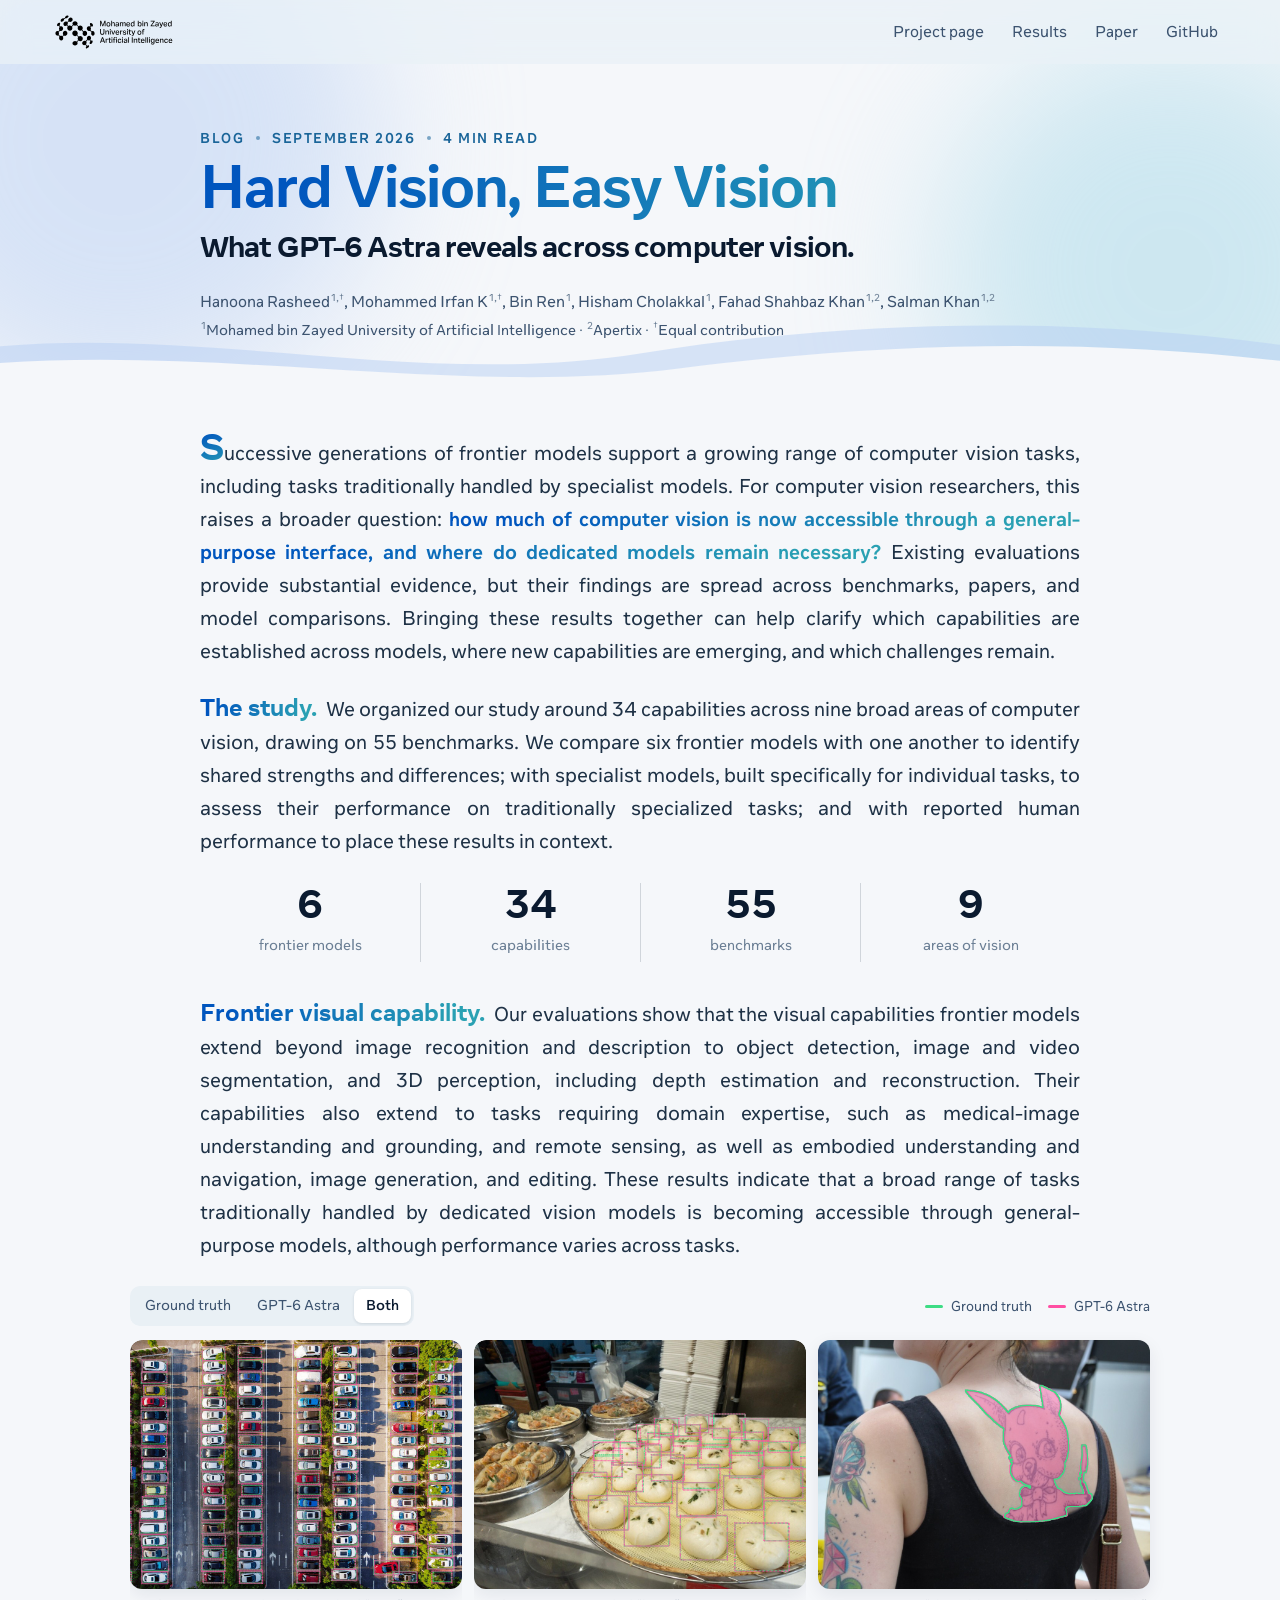
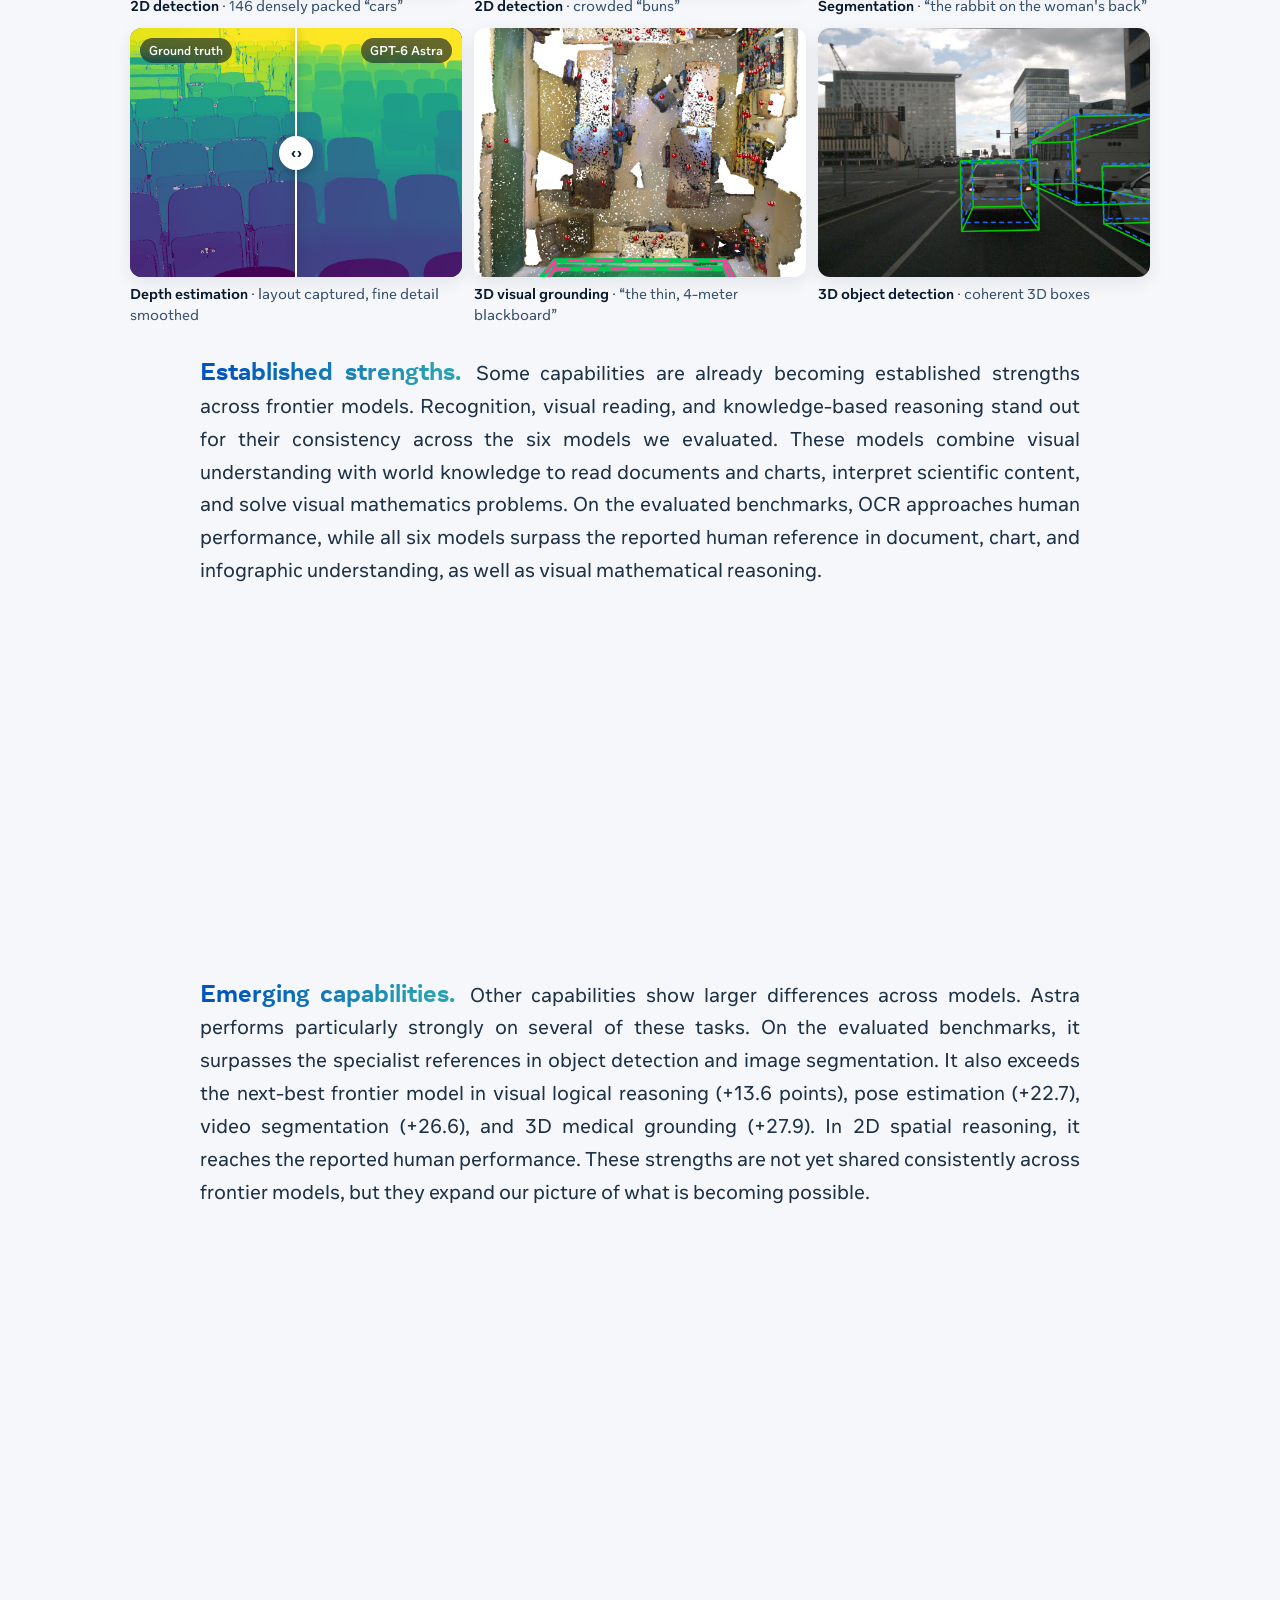
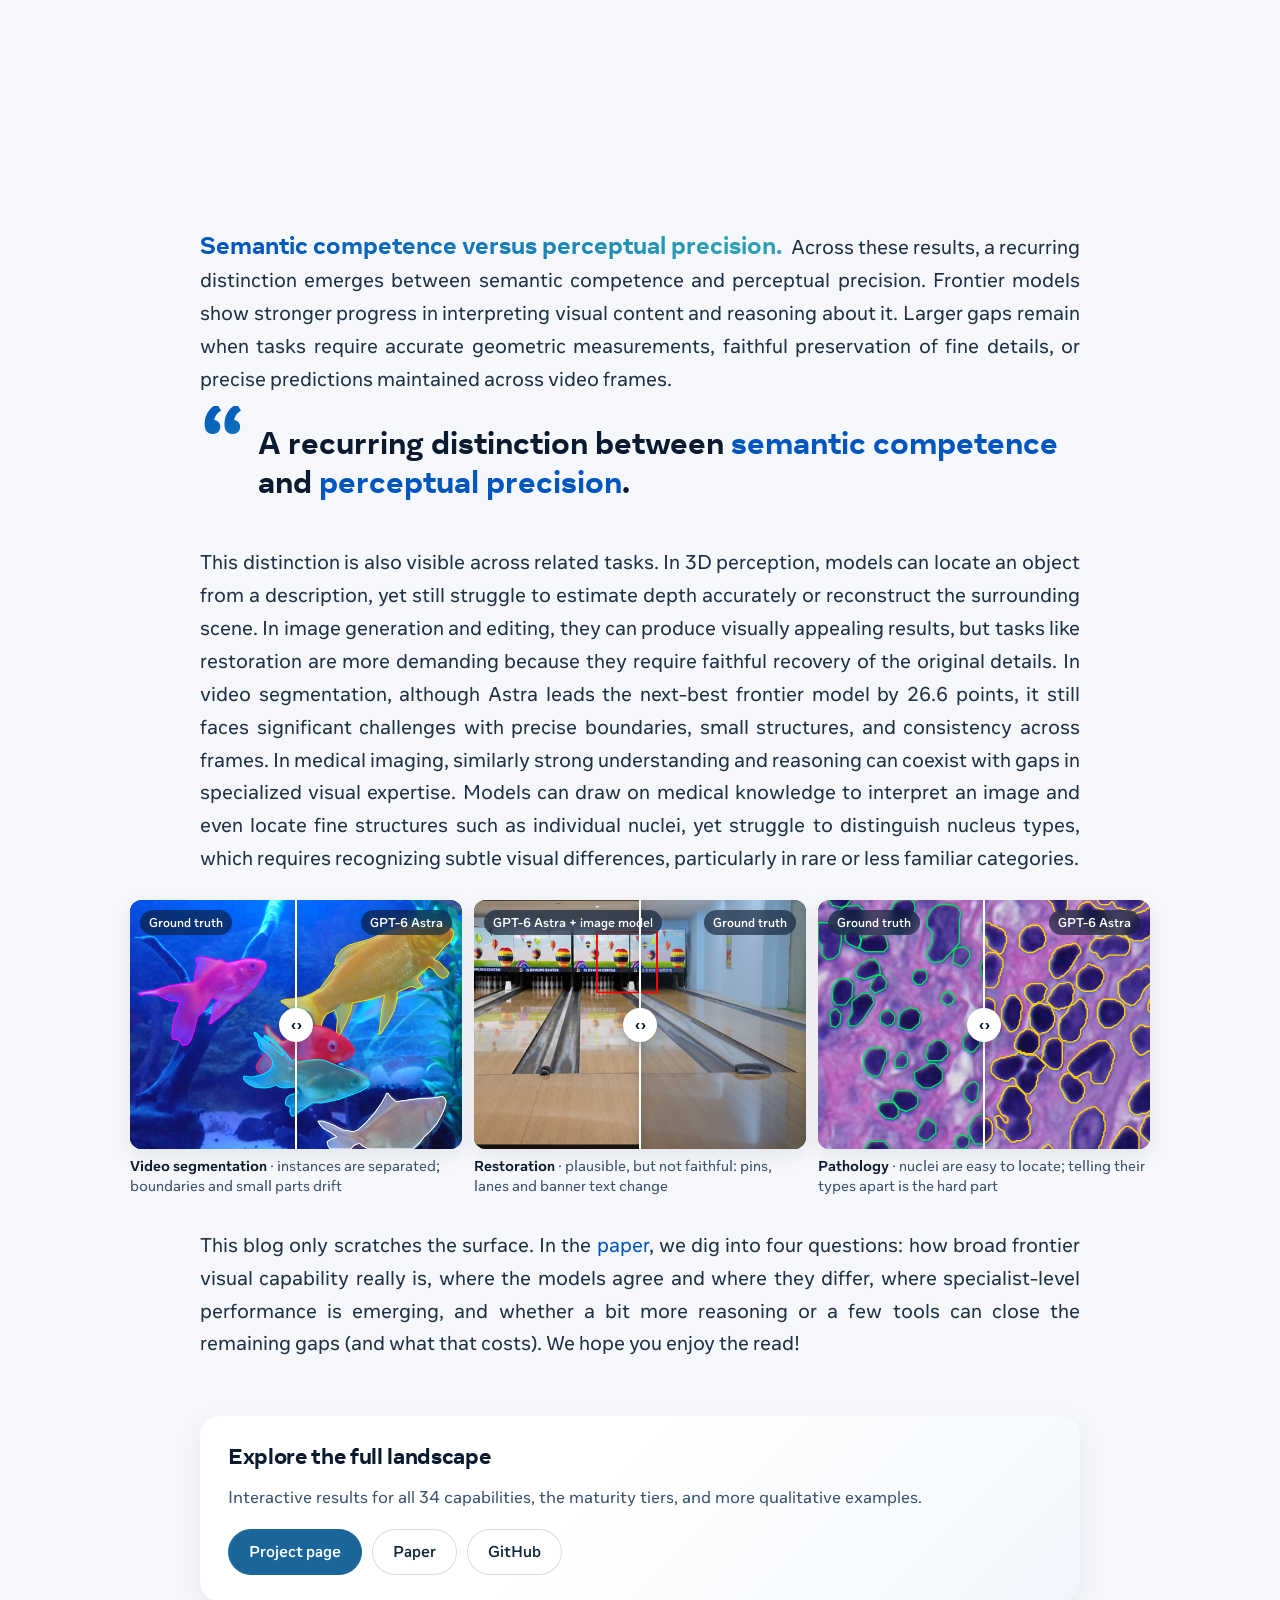
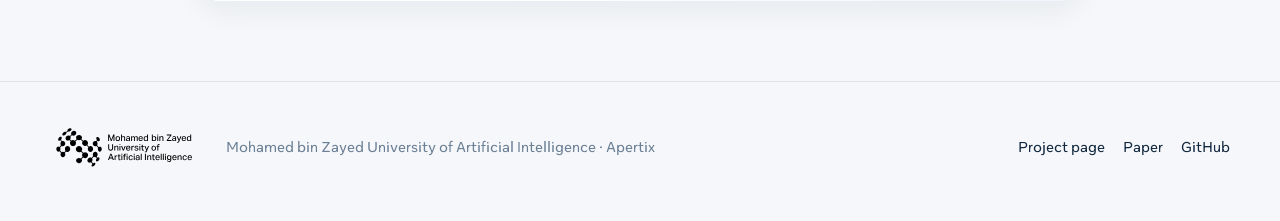
==== commit 037383ec: "Updates arxiv paper" ====
--- a/blog/index.html
+++ b/blog/index.html
@@ -22,7 +22,7 @@
       <nav class="site-nav" aria-label="Links">
         <a href="../">Project page</a>
         <a href="../#results">Results</a>
-        <a href="#">Report</a>
+        <a href="https://arxiv.org/abs/2609.35718" target="_blank" rel="noopener">Paper</a>
         <a href="https://github.com/mbzuai-oryx/frontier-vision" target="_blank" rel="noopener">GitHub</a>
       </nav>
     </div>
@@ -52,9 +52,9 @@
 
     <article class="post">
       <div class="post-shell">
-        <p class="lead-p">With each new generation, frontier models are changing our expectations of what a general-purpose system can do in computer vision. The range of visual tasks they can handle keeps growing, and it now includes tasks we once thought only specialist models could do well. For computer vision researchers, this raises a question about the field as a whole: <strong class="grad key-q">how much of computer vision is now accessible through a general-purpose interface, and where do dedicated models remain necessary?</strong> The evidence exists, but it is scattered across benchmarks, papers and model comparisons. Quantifying the whole landscape in one place is something the field has wanted for a while. As capabilities expand, that broader view becomes essential for understanding which strengths are established, where new capabilities are emerging, and what remains difficult.</p>
-
-        <p><strong class="grad run-in">The study.</strong> We organized our study around 34 capabilities across nine broad areas of computer vision, drawing on 55 benchmarks. We compare six frontier models with one another to identify shared strengths and emerging differences; with specialist models, built specifically for individual tasks, to assess how well general-purpose models perform on tasks traditionally handled by dedicated models; and with reported human performance to put their progress into perspective.</p>
+        <p class="lead-p">Successive generations of frontier models support a growing range of computer vision tasks, including tasks traditionally handled by specialist models. For computer vision researchers, this raises a broader question: <strong class="grad key-q">how much of computer vision is now accessible through a general-purpose interface, and where do dedicated models remain necessary?</strong> Existing evaluations provide substantial evidence, but their findings are spread across benchmarks, papers, and model comparisons. Bringing these results together can help clarify which capabilities are established across models, where new capabilities are emerging, and which challenges remain.</p>
+
+        <p><strong class="grad run-in">The study.</strong> We organized our study around 34 capabilities across nine broad areas of computer vision, drawing on 55 benchmarks. We compare six frontier models with one another to identify shared strengths and differences; with specialist models, built specifically for individual tasks, to assess their performance on traditionally specialized tasks; and with reported human performance to place these results in context.</p>
 
         <dl class="post-stats reveal">
           <div><dt>6</dt><dd>frontier models</dd></div>
@@ -63,7 +63,7 @@
           <div><dt>9</dt><dd>areas of vision</dd></div>
         </dl>
 
-        <p><strong class="grad run-in">Frontier visual capability.</strong> The breadth of this expansion is striking. Frontier models are moving beyond recognizing and describing images into object detection, image and video segmentation, and 3D perception, including depth estimation and reconstruction. Their reach also extends to tasks requiring domain expertise, such as medical-image understanding and grounding, and remote sensing. Add embodied understanding and navigation, image generation and editing, and a much broader picture begins to emerge of what a general-purpose model can take on.</p>
+        <p><strong class="grad run-in">Frontier visual capability.</strong> Our evaluations show that the visual capabilities frontier models extend beyond image recognition and description to object detection, image and video segmentation, and 3D perception, including depth estimation and reconstruction. Their capabilities also extend to tasks requiring domain expertise, such as medical-image understanding and grounding, and remote sensing, as well as embodied understanding and navigation, image generation, and editing. These results indicate that a broad range of tasks traditionally handled by dedicated vision models is becoming accessible through general-purpose models, although performance varies across tasks.</p>
       </div>
 
       <div class="post-shell fig-wide">
@@ -128,7 +128,7 @@
           <div class="bpanels cols-5" data-bars="established"></div>
         </figure>
 
-        <p><strong class="grad run-in">Emerging capabilities.</strong> Other capabilities are only now emerging at this level, with Astra showing how far a general-purpose model can go. On the evaluated benchmarks, it surpasses specialist models in object detection and image segmentation, tasks long associated with dedicated vision models. It also opens up substantial leads over the next-best frontier model in visual logical reasoning (+13.6 points), pose estimation (+22.7), video segmentation (+26.6), and 3D medical grounding (+27.9). In 2D spatial reasoning, it reaches the reported human performance. These strengths are not yet shared consistently across frontier models, but they expand our picture of what is becoming possible.</p>
+        <p><strong class="grad run-in">Emerging capabilities.</strong> Other capabilities show larger differences across models. Astra performs particularly strongly on several of these tasks. On the evaluated benchmarks, it surpasses the specialist references in object detection and image segmentation. It also exceeds the next-best frontier model in visual logical reasoning (+13.6 points), pose estimation (+22.7), video segmentation (+26.6), and 3D medical grounding (+27.9). In 2D spatial reasoning, it reaches the reported human performance. These strengths are not yet shared consistently across frontier models, but they expand our picture of what is becoming possible.</p>
 
         <figure class="fig reveal" data-fig="emerging">
           <div class="fig-head">
@@ -141,11 +141,11 @@
           <div class="bpanels cols-4" data-bars="emerging"></div>
         </figure>
 
-        <p><strong class="grad run-in">Semantic competence versus perceptual precision.</strong> Across these advances, we see an ongoing competition between semantic competence and perceptual precision. Frontier models are increasingly good at understanding what an image means and reasoning about its contents. Greater difficulty remains when they need to measure geometry accurately, preserve fine details, or maintain precise predictions across video frames.</p>
-
-        <blockquote class="pull reveal">An ongoing competition between <em>semantic competence</em> and <em>perceptual precision</em>.</blockquote>
-
-        <p>The contrasts are revealing when we look at related tasks. In 3D perception, models can locate an object from a description, yet still struggle to estimate depth accurately or reconstruct the surrounding scene. In image generation and editing, they can produce visually appealing results, but tasks like restoration are more demanding because they require faithful recovery of the original details. In video segmentation, although Astra leads the next-best frontier model by 26.6 points, it still faces significant challenges with precise boundaries, small structures, and consistency across frames. In medical imaging, similarly strong understanding and reasoning can coexist with gaps in specialized visual expertise. Models can draw on medical knowledge to interpret an image and even locate fine structures such as individual nuclei, yet struggle to distinguish nucleus types, which requires recognizing subtle visual differences, particularly in rare or less familiar categories.</p>
+        <p><strong class="grad run-in">Semantic competence versus perceptual precision.</strong> Across these results, a recurring distinction emerges between semantic competence and perceptual precision. Frontier models show stronger progress in interpreting visual content and reasoning about it. Larger gaps remain when tasks require accurate geometric measurements, faithful preservation of fine details, or precise predictions maintained across video frames.</p>
+
+        <blockquote class="pull reveal">A recurring distinction between <em>semantic competence</em> and <em>perceptual precision</em>.</blockquote>
+
+        <p>This distinction is also visible across related tasks. In 3D perception, models can locate an object from a description, yet still struggle to estimate depth accurately or reconstruct the surrounding scene. In image generation and editing, they can produce visually appealing results, but tasks like restoration are more demanding because they require faithful recovery of the original details. In video segmentation, although Astra leads the next-best frontier model by 26.6 points, it still faces significant challenges with precise boundaries, small structures, and consistency across frames. In medical imaging, similarly strong understanding and reasoning can coexist with gaps in specialized visual expertise. Models can draw on medical knowledge to interpret an image and even locate fine structures such as individual nuclei, yet struggle to distinguish nucleus types, which requires recognizing subtle visual differences, particularly in rare or less familiar categories.</p>
       </div>
 
       <div class="post-shell fig-wide">
@@ -186,7 +186,7 @@
       </div>
 
       <div class="post-shell">
-        <p>This blog only scratches the surface. In the <a href="#">paper</a>, we dig into four questions: how broad frontier visual capability really is, where the models agree and where they differ, where specialist-level performance is emerging, and whether a bit more reasoning or a few tools can close the remaining gaps (and what that costs). We hope you enjoy the read!</p>
+        <p>This blog only scratches the surface. In the <a href="https://arxiv.org/abs/2609.35718" target="_blank" rel="noopener">paper</a>, we dig into four questions: how broad frontier visual capability really is, where the models agree and where they differ, where specialist-level performance is emerging, and whether a bit more reasoning or a few tools can close the remaining gaps (and what that costs). We hope you enjoy the read!</p>
 
         <aside class="post-cta reveal">
           <div>
@@ -195,7 +195,7 @@
           </div>
           <div class="post-cta-links">
             <a class="btn btn-primary" href="../">Project page</a>
-            <a class="btn" href="#">Report</a>
+            <a class="btn" href="https://arxiv.org/abs/2609.35718" target="_blank" rel="noopener">Paper</a>
             <a class="btn" href="https://github.com/mbzuai-oryx/frontier-vision" target="_blank" rel="noopener">GitHub</a>
           </div>
         </aside>
@@ -207,7 +207,7 @@
     <div class="shell footer-inner">
       <img src="../assets/brand/mbzuai.svg" alt="MBZUAI">
       <p>Mohamed bin Zayed University of Artificial Intelligence · Apertix</p>
-      <nav><a href="../">Project page</a><a href="#">Report</a><a href="https://github.com/mbzuai-oryx/frontier-vision" target="_blank" rel="noopener">GitHub</a></nav>
+      <nav><a href="../">Project page</a><a href="https://arxiv.org/abs/2609.35718" target="_blank" rel="noopener">Paper</a><a href="https://github.com/mbzuai-oryx/frontier-vision" target="_blank" rel="noopener">GitHub</a></nav>
     </div>
   </footer>
   <div class="tip" data-tip role="tooltip" hidden></div>
--- a/css/blog.css
+++ b/css/blog.css
@@ -29,7 +29,7 @@
   -webkit-box-decoration-break: clone; box-decoration-break: clone;
 }
 .post .lead-p::first-letter {
-  float: left; font-family: var(--display); font-size: 3.4em; line-height: .86; margin: .06em .1em 0 0;
+  font-family: var(--display); font-size: 2em; line-height: 1;
   background: linear-gradient(160deg, var(--rq-blue), var(--lagoon)); -webkit-background-clip: text; background-clip: text; color: transparent;
 }
 .post a { color: var(--rq-blue); }
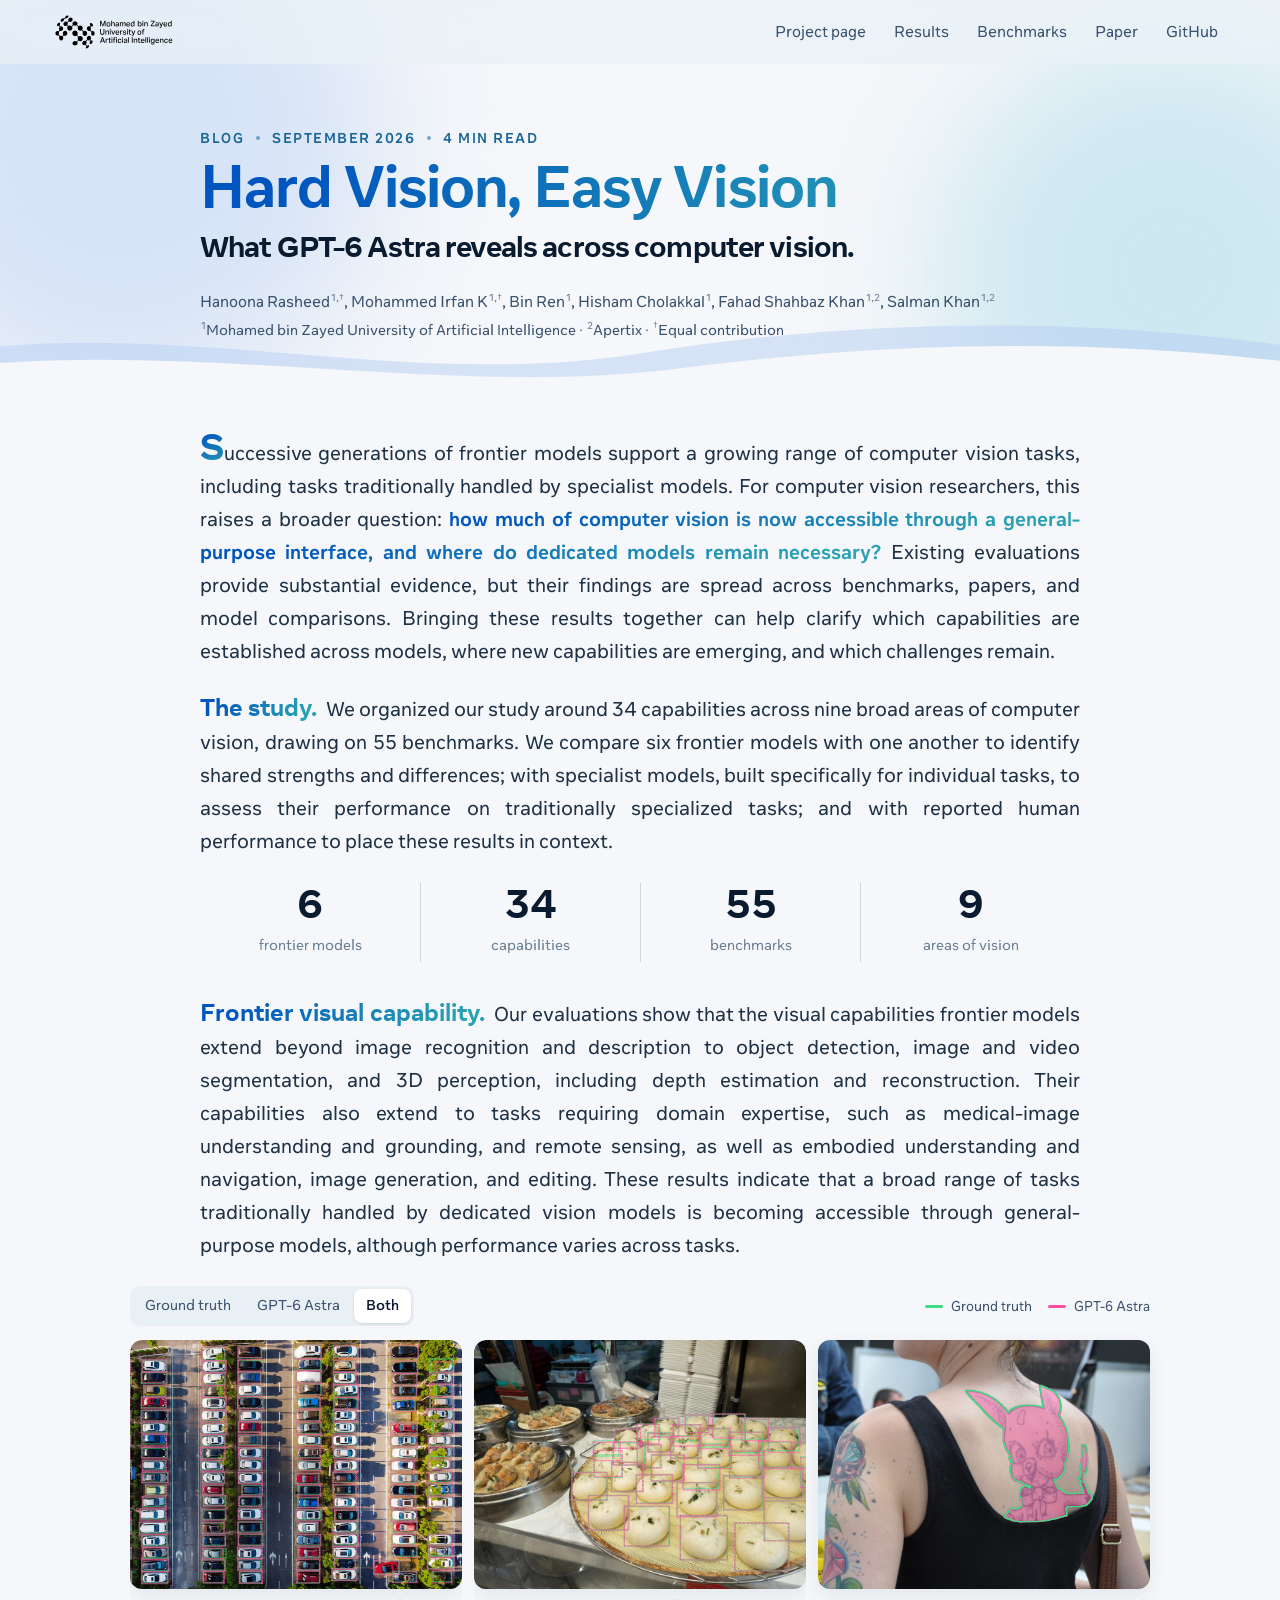
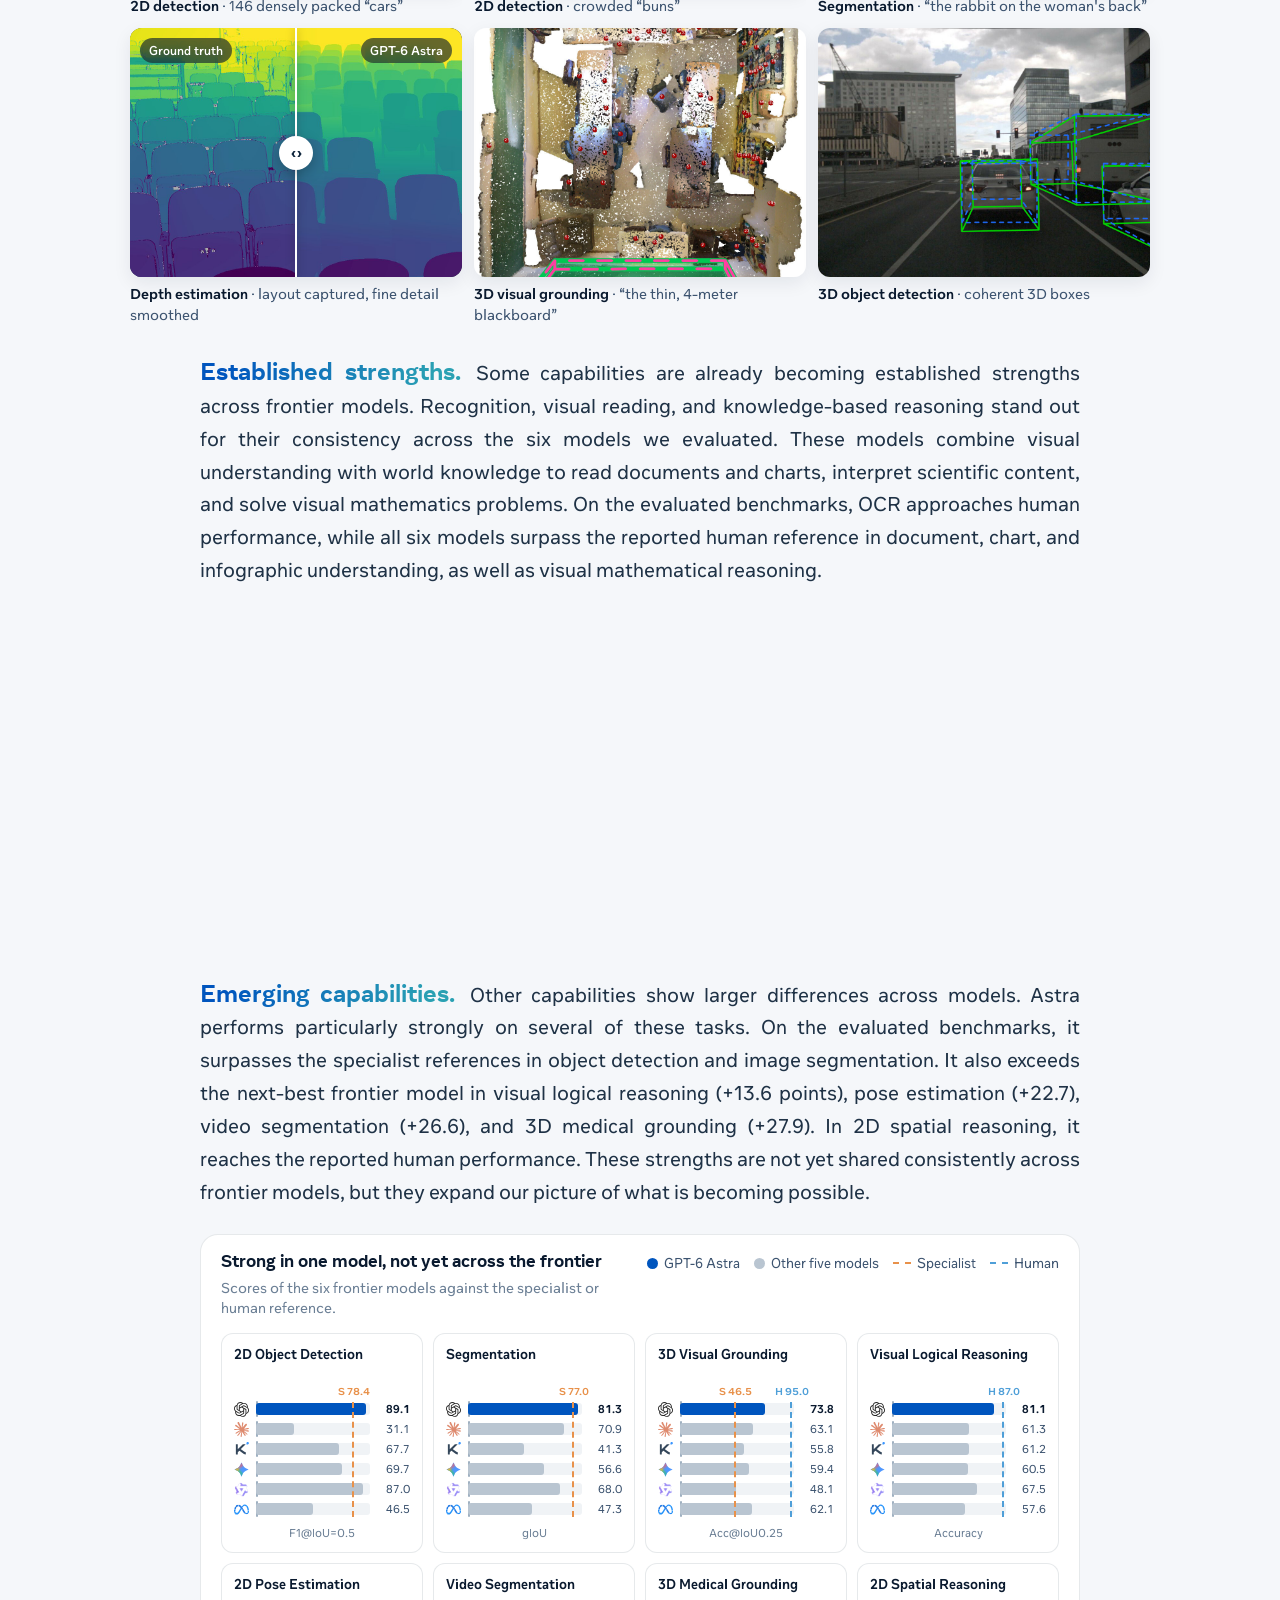
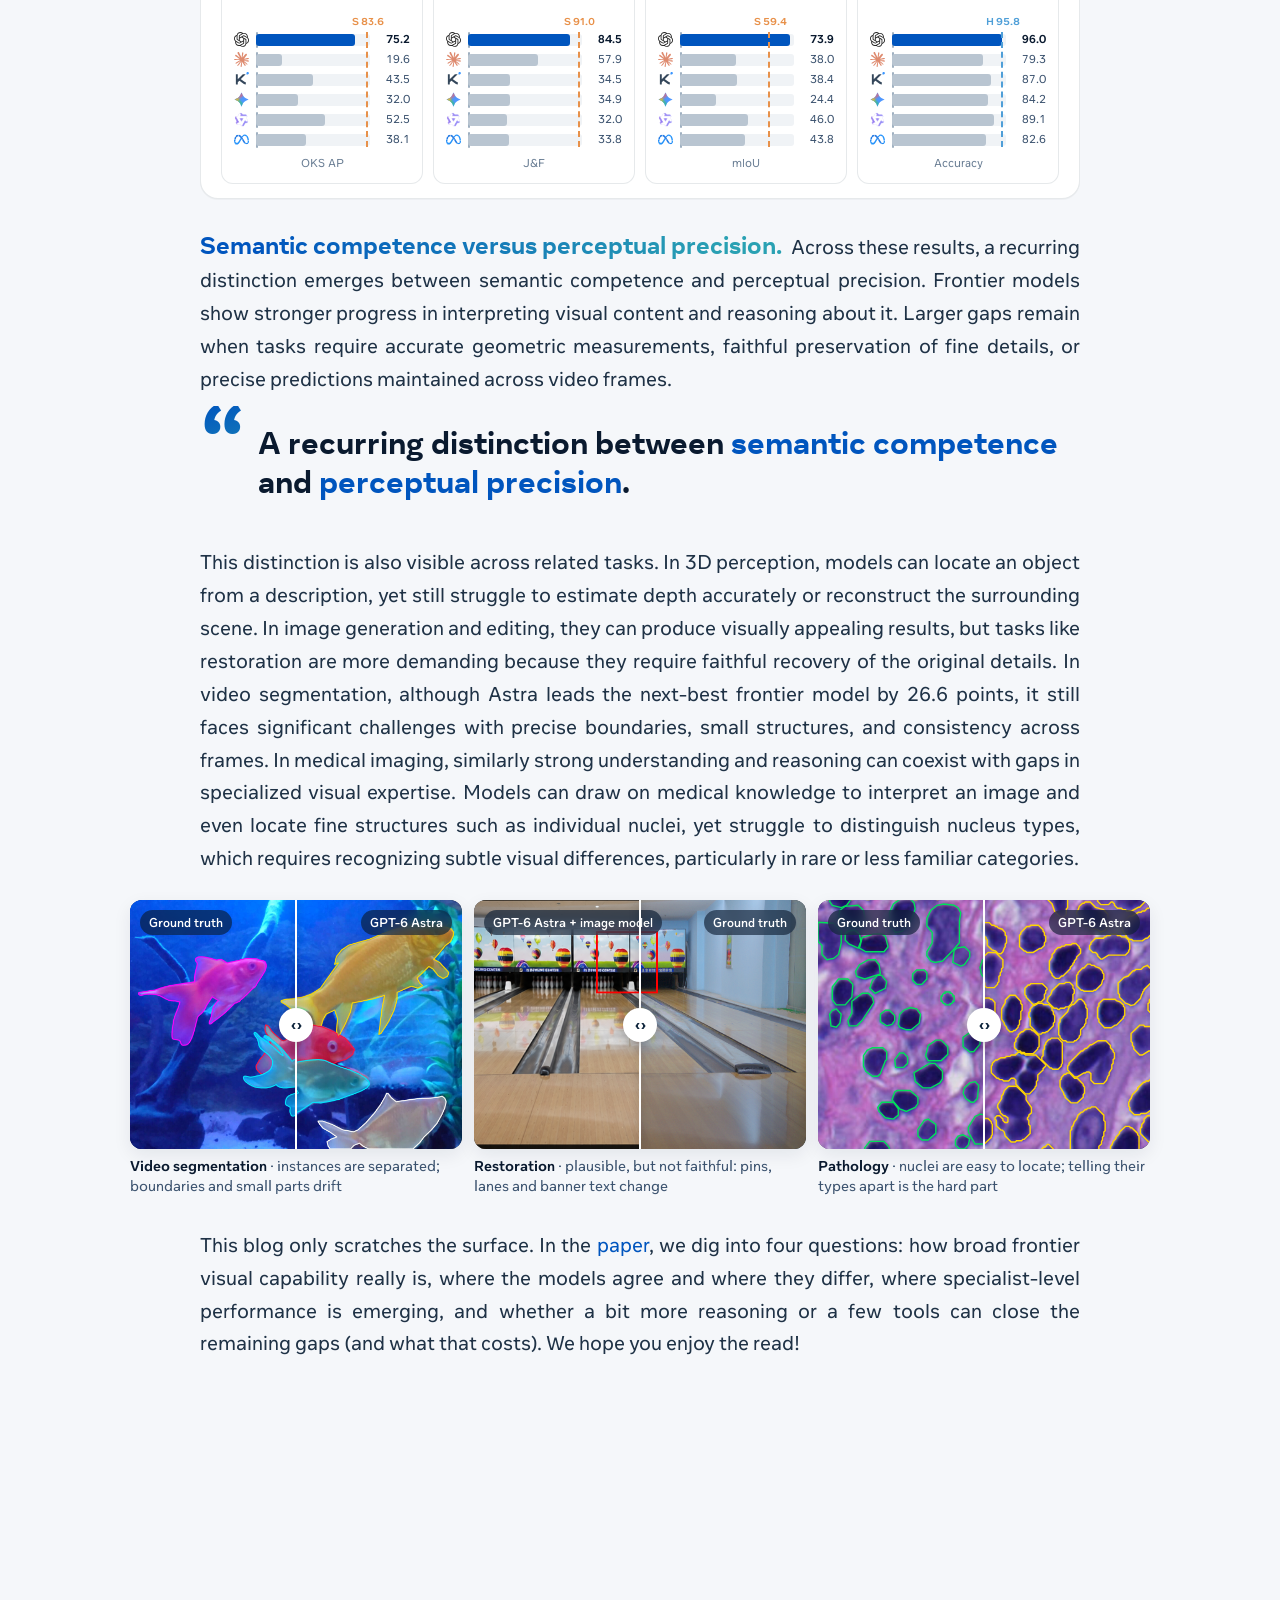
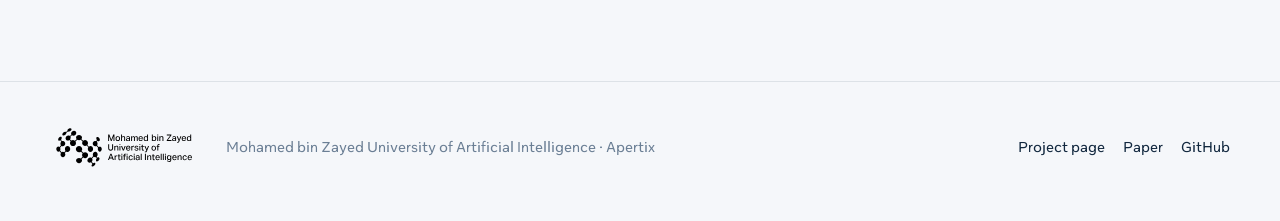
==== commit e34d9366: "Add benchmark-level results page" ====
--- a/blog/index.html
+++ b/blog/index.html
@@ -22,6 +22,7 @@
       <nav class="site-nav" aria-label="Links">
         <a href="../">Project page</a>
         <a href="../#results">Results</a>
+        <a href="../benchmarks/">Benchmarks</a>
         <a href="https://arxiv.org/abs/2609.35718" target="_blank" rel="noopener">Paper</a>
         <a href="https://github.com/mbzuai-oryx/frontier-vision" target="_blank" rel="noopener">GitHub</a>
       </nav>
@@ -211,5 +212,7 @@
     </div>
   </footer>
   <div class="tip" data-tip role="tooltip" hidden></div>
+  <script data-goatcounter="https://hanoona.goatcounter.com/count"
+          async src="//gc.zgo.at/count.js"></script>
 </body>
 </html>
--- a/css/style.css
+++ b/css/style.css
@@ -499,6 +499,15 @@
 
 .table-card { background: #fff; border: 1px solid var(--line); border-radius: 18px; overflow: hidden; }
 .table-scroll { overflow-x: auto; }
+/* Link from Table 1 to the benchmark-level results page */
+.bench-cta { display: flex; align-items: center; gap: 16px; margin-top: 16px; padding: 16px 20px; background: #fff; border: 1px solid var(--line); border-radius: 18px; color: inherit; text-decoration: none; transition: border-color .2s, box-shadow .2s; }
+.bench-cta:hover { border-color: var(--tide); box-shadow: 0 8px 22px rgba(31, 111, 163, .12); }
+.bench-cta-icon { flex: none; display: grid; place-items: center; width: 42px; height: 42px; border-radius: 12px; background: #e8f1fc; color: var(--tide); }
+.bench-cta-icon svg { width: 22px; height: 22px; fill: none; stroke: currentColor; stroke-width: 2; stroke-linecap: round; stroke-linejoin: round; }
+.bench-cta-text { flex: 1; display: flex; flex-direction: column; gap: 2px; font-size: 14.5px; color: var(--ink-2); }
+.bench-cta-text b { font-size: 16px; color: var(--abyss); }
+.bench-cta .btn { flex: none; }
+@media (max-width: 600px) { .bench-cta { flex-wrap: wrap; } .bench-cta .btn { width: 100%; justify-content: center; } }
 .results { width: 100%; border-collapse: separate; border-spacing: 0; font-size: 13px; font-variant-numeric: tabular-nums; }
 .results th, .results td { padding: 0 8px; height: 27px; line-height: 1.2; text-align: center; white-space: nowrap; }
 .results thead th {
@@ -738,7 +747,7 @@
 .footer-inner { display: flex; flex-wrap: wrap; align-items: center; gap: 12px 24px; }
 .footer img { height: 51px; width: auto; }
 .footer p { margin: 0; font-size: 14px; color: var(--muted); }
-.footer nav { margin-left: auto; display: flex; gap: 18px; font-size: 14px; }
+.footer nav { margin-left: auto; display: flex; flex-wrap: wrap; gap: 8px 18px; font-size: 14px; }
 .footer nav a { display: inline-flex; align-items: center; gap: 6px; }
 .footer nav svg { width: 15px; height: 15px; flex: none; fill: none; stroke: currentColor; stroke-width: 1.9; stroke-linecap: round; stroke-linejoin: round; }
 .footer nav svg.solid { fill: currentColor; stroke: none; }
